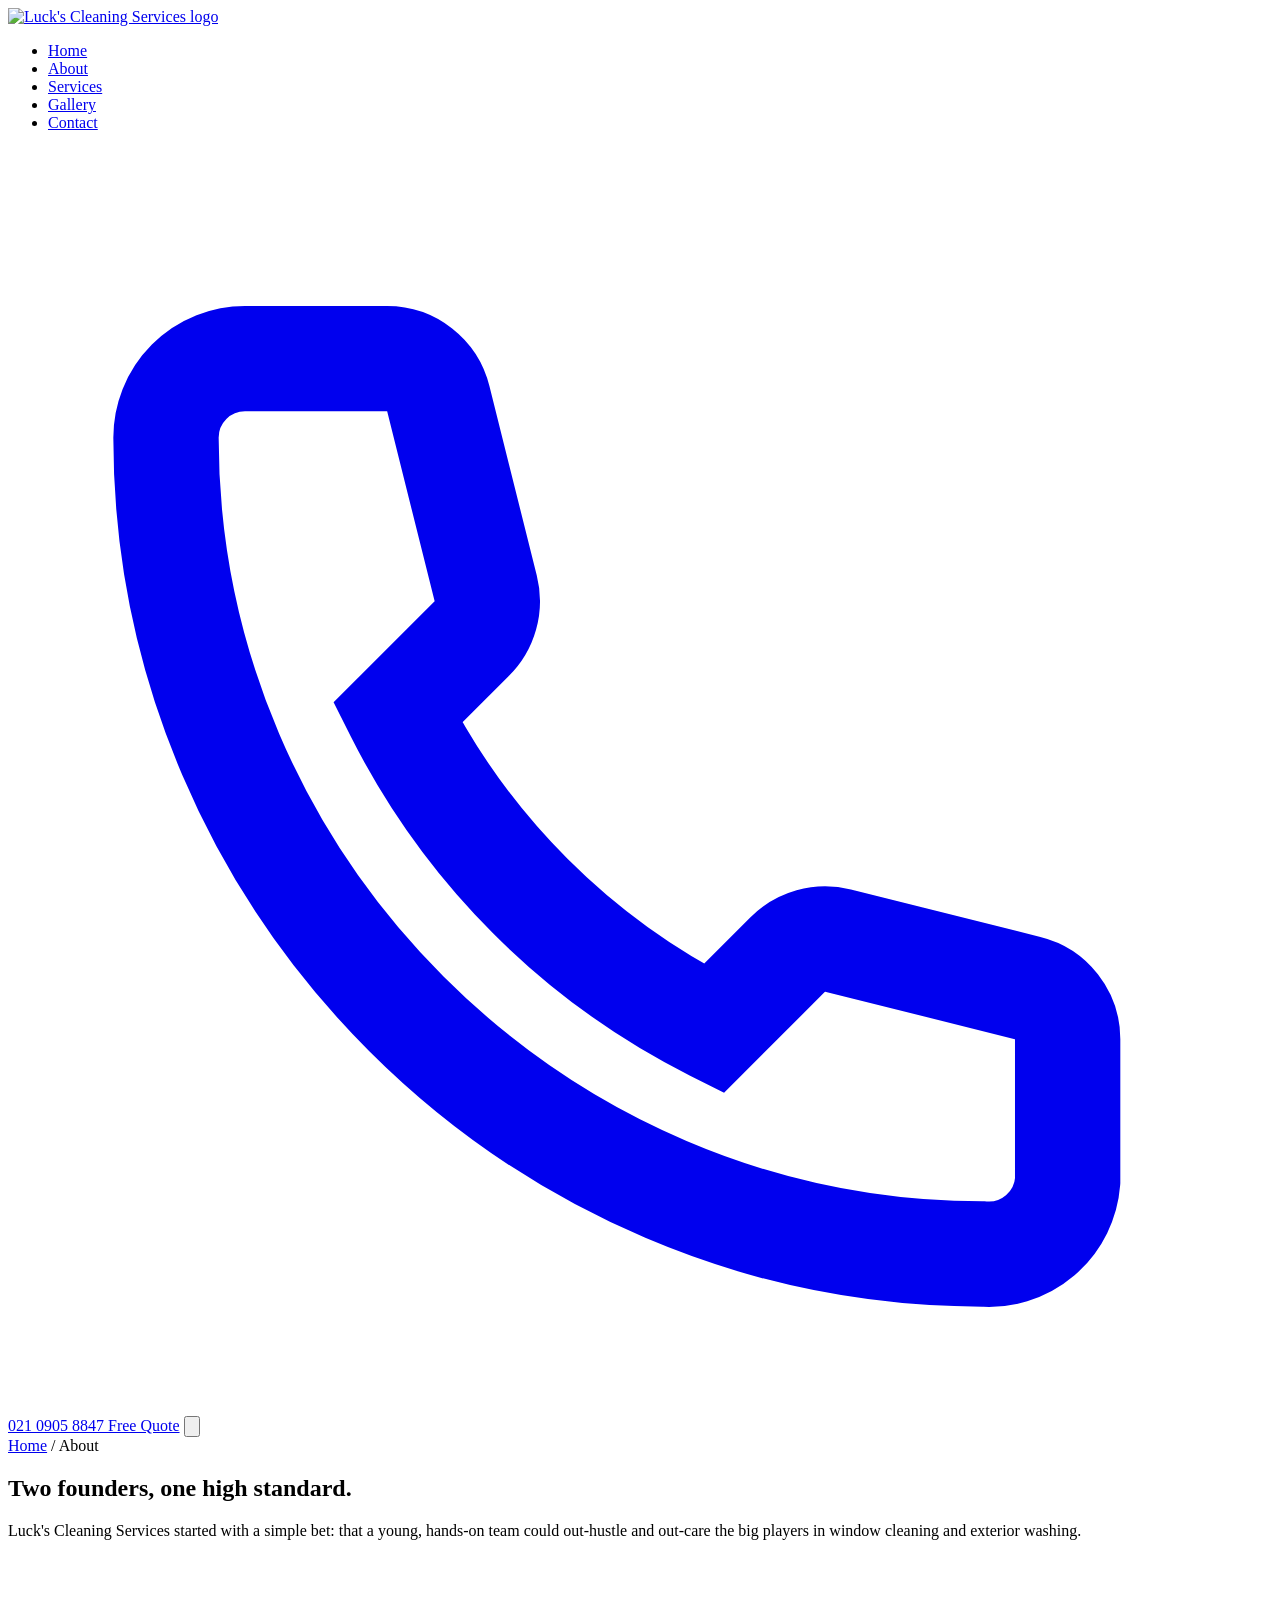
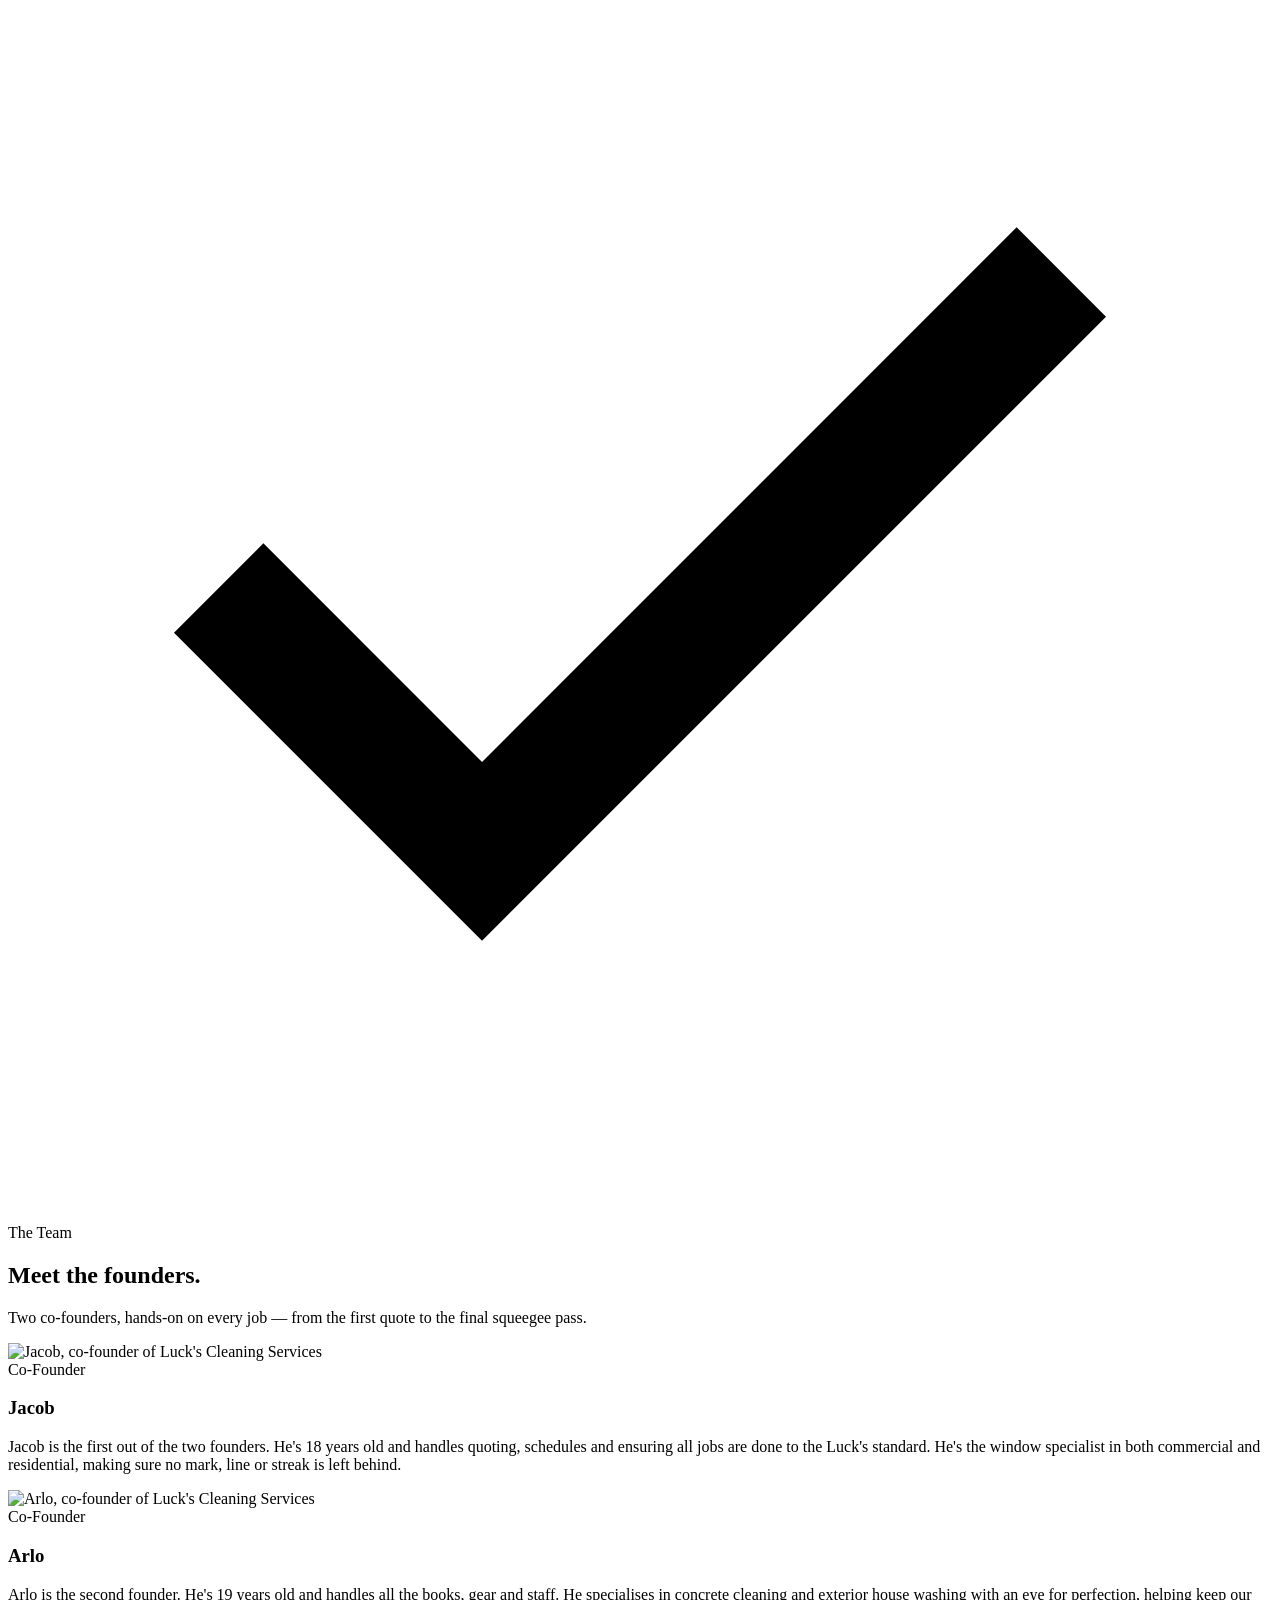
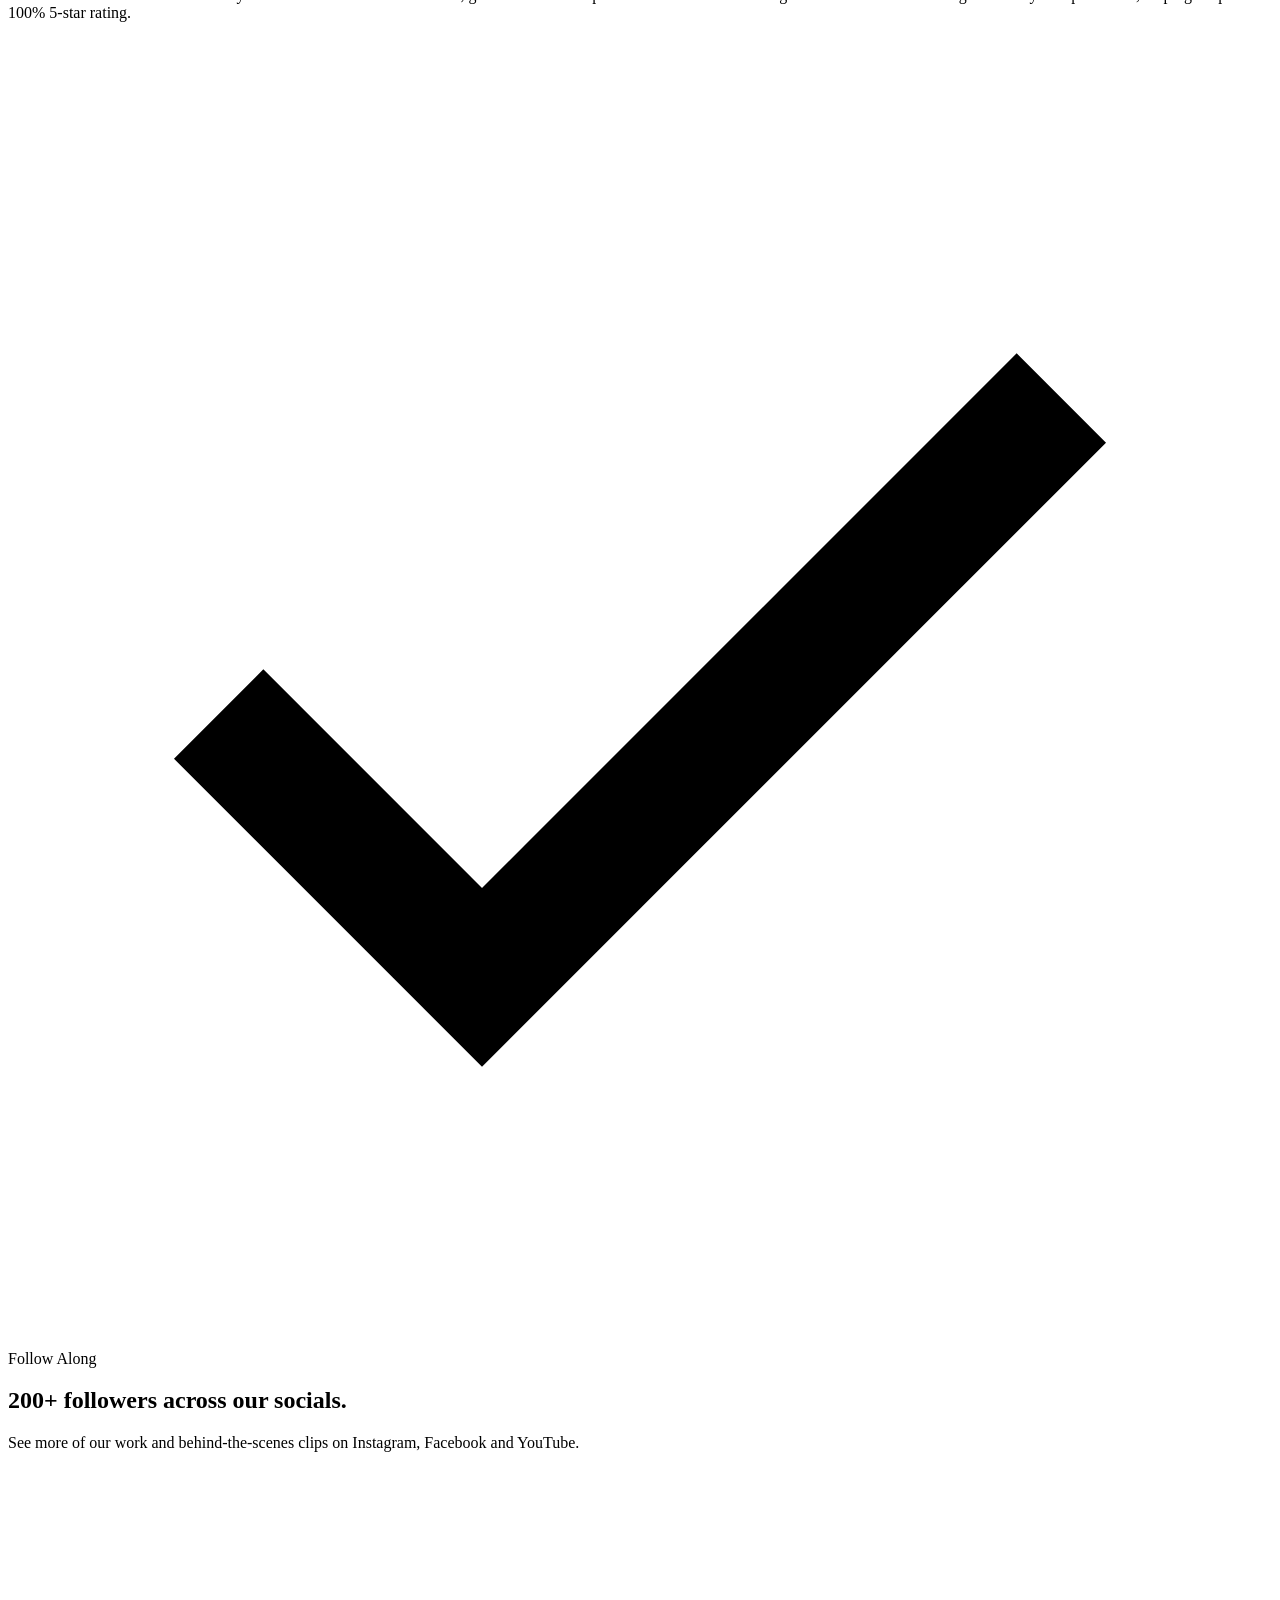
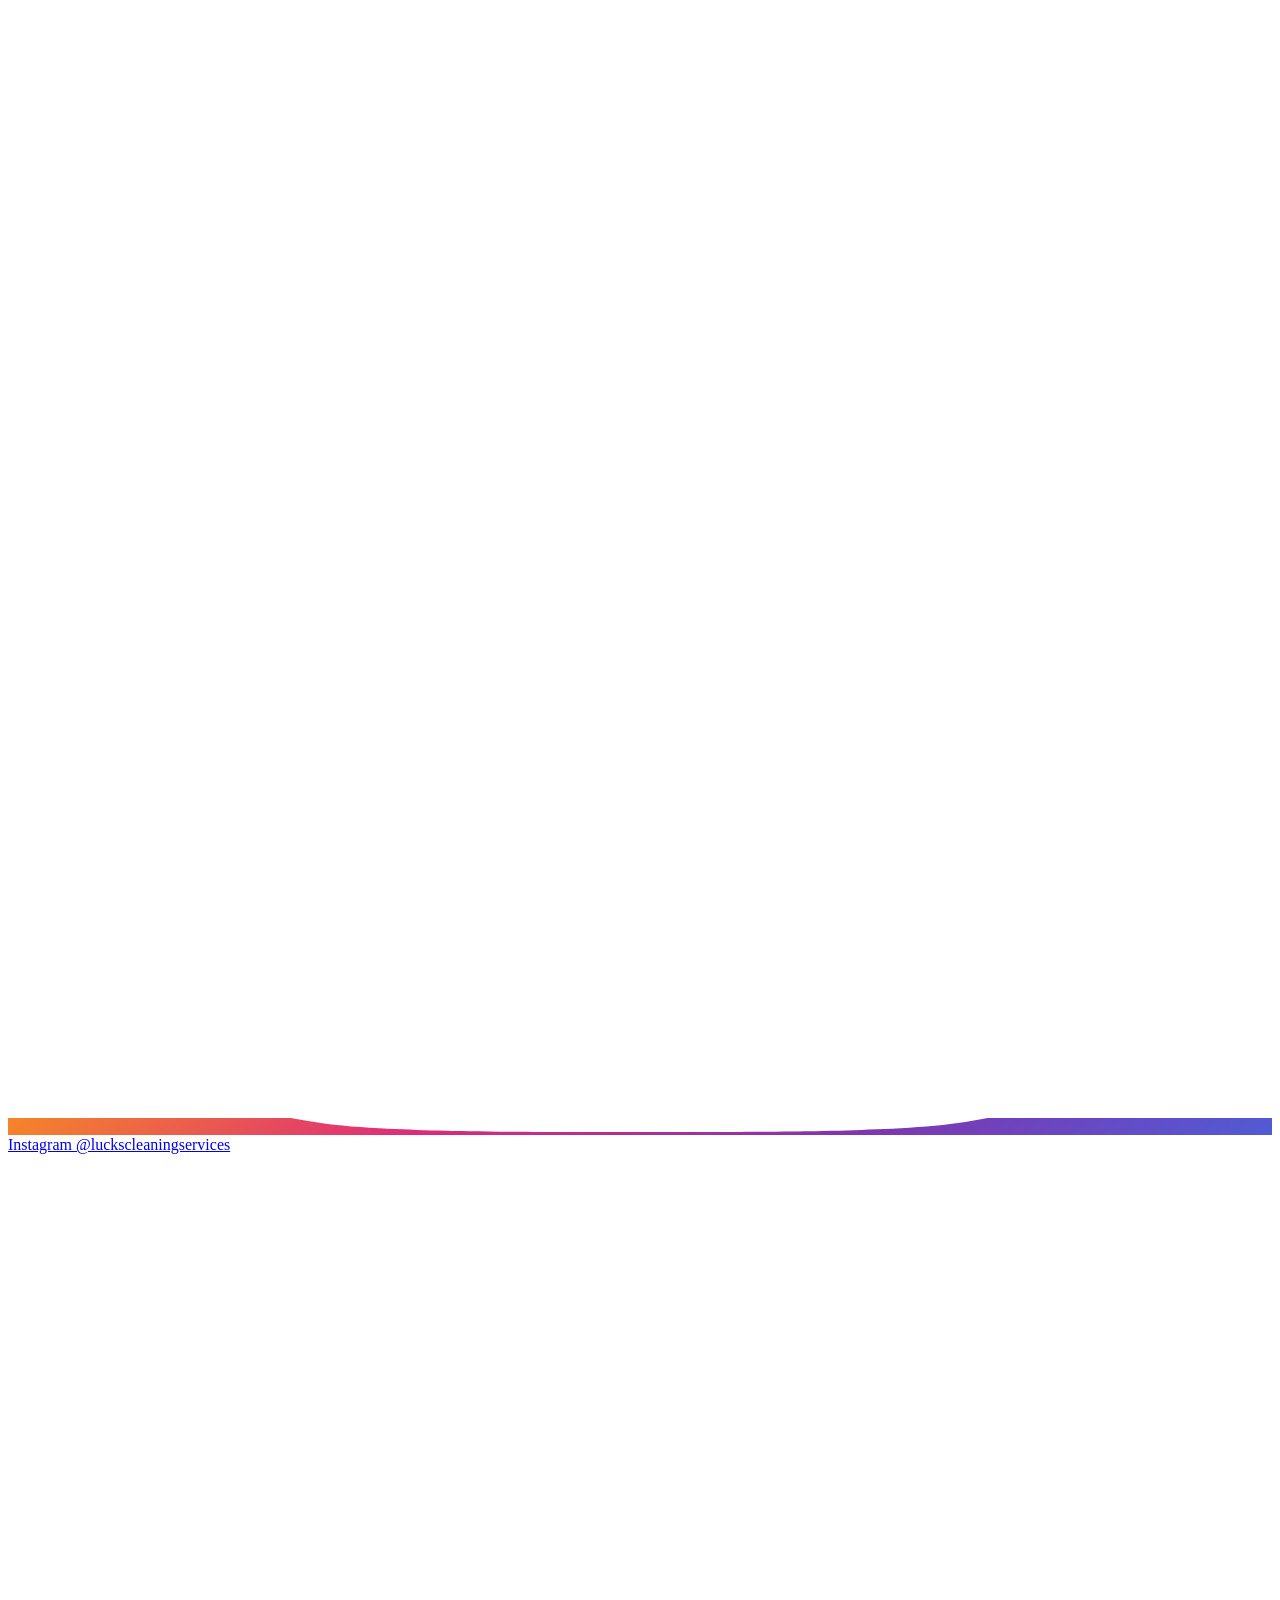
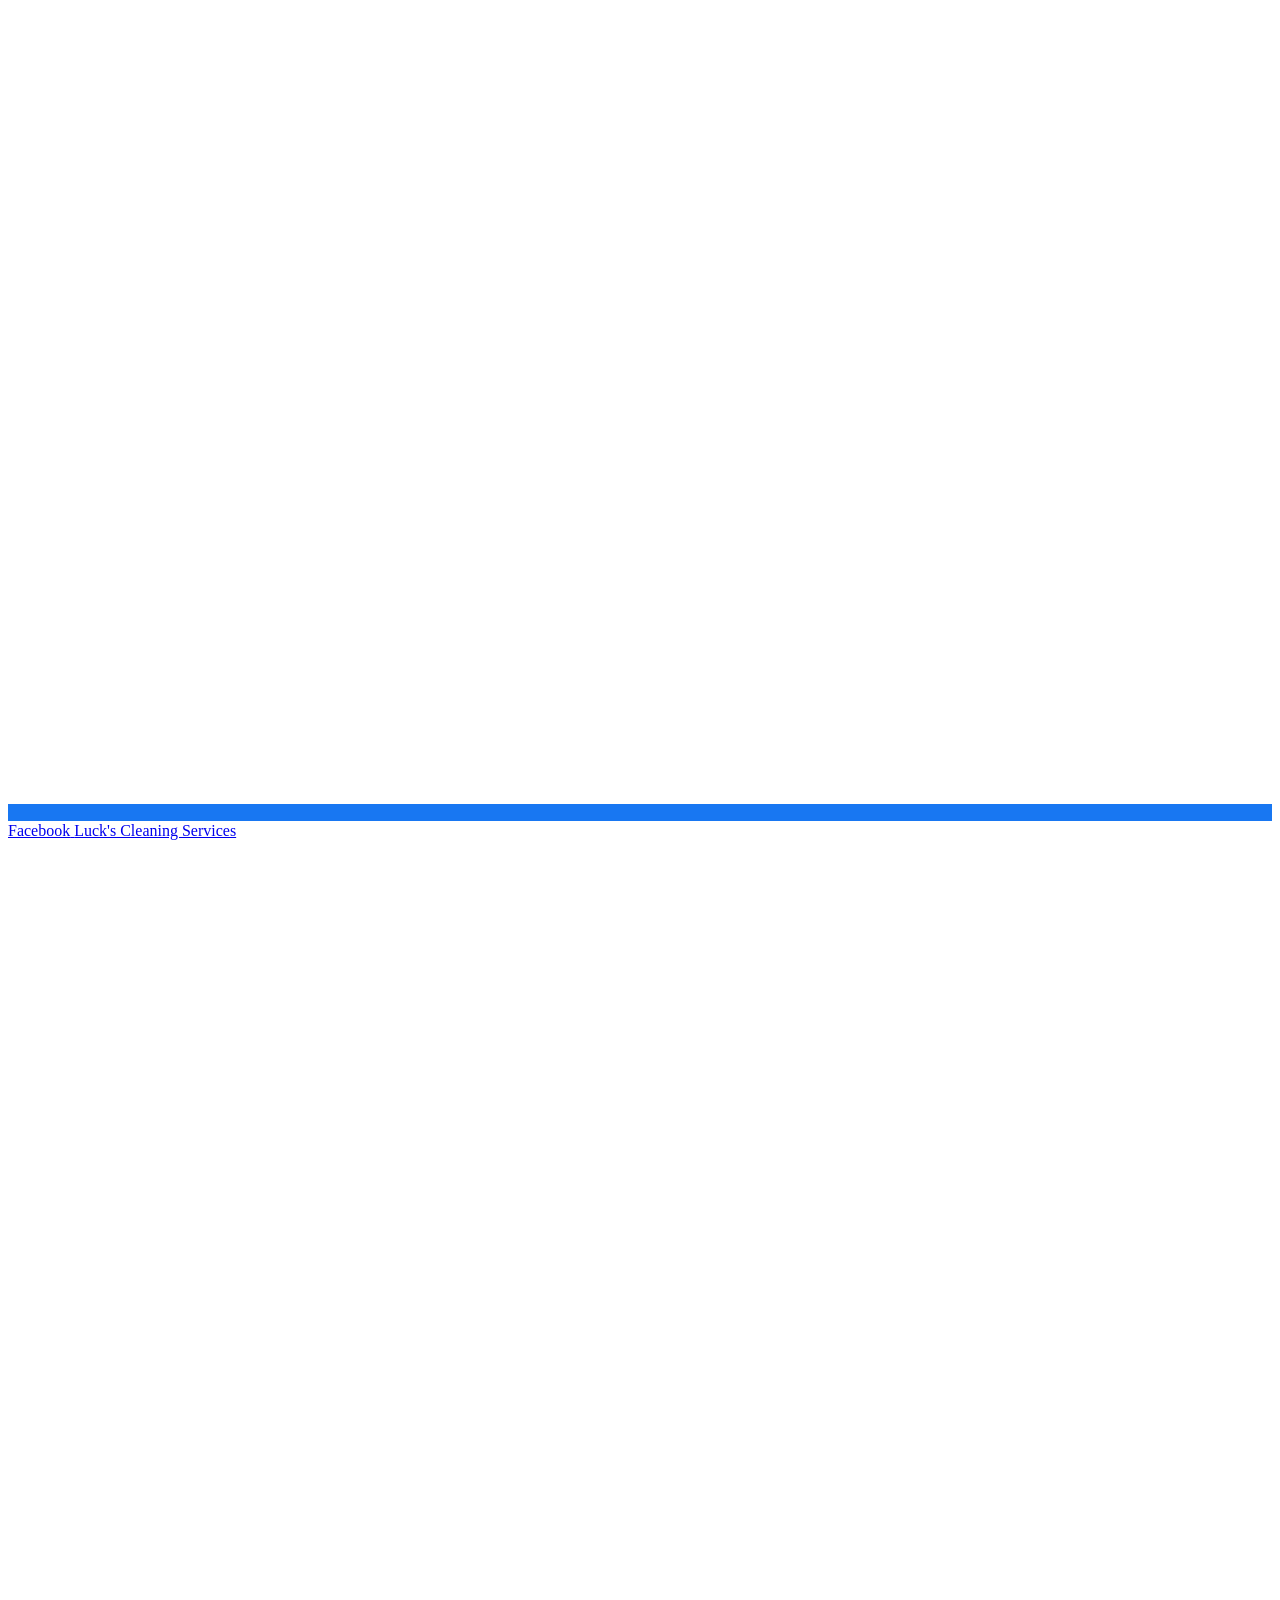
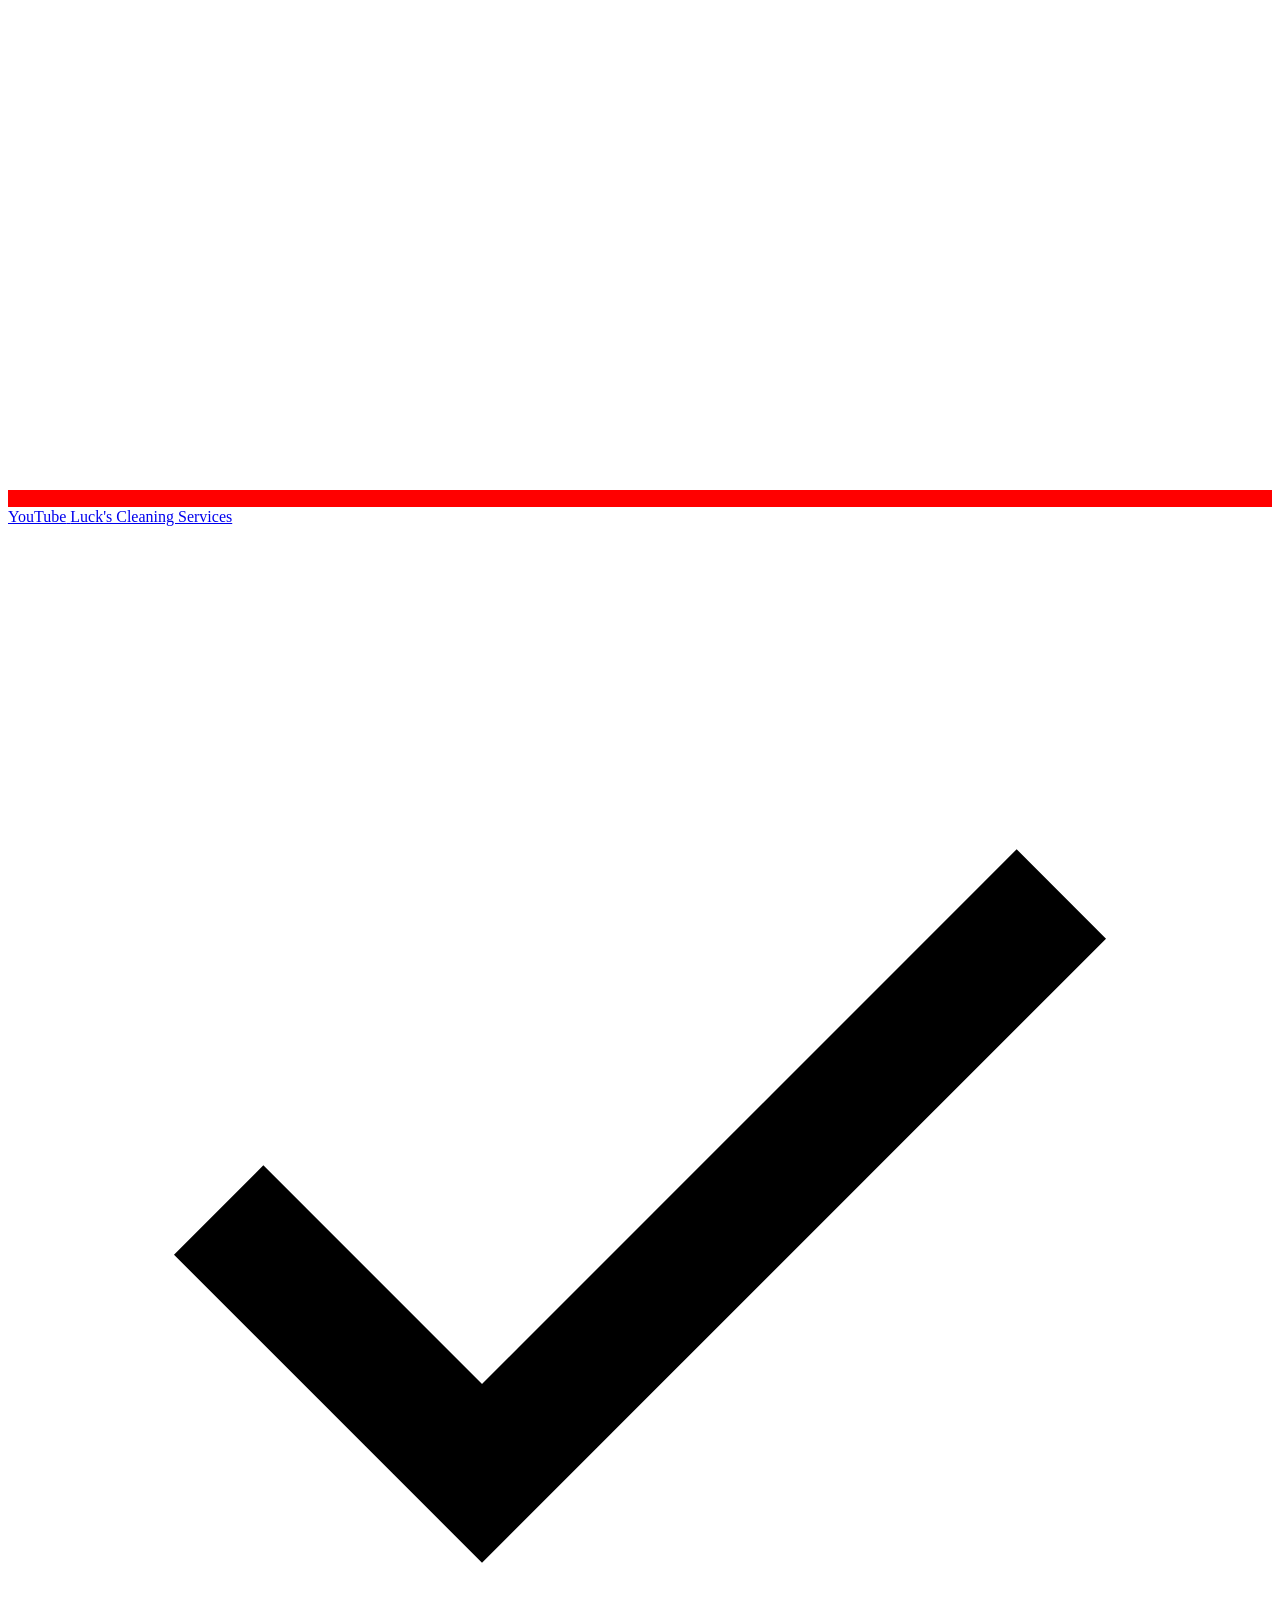
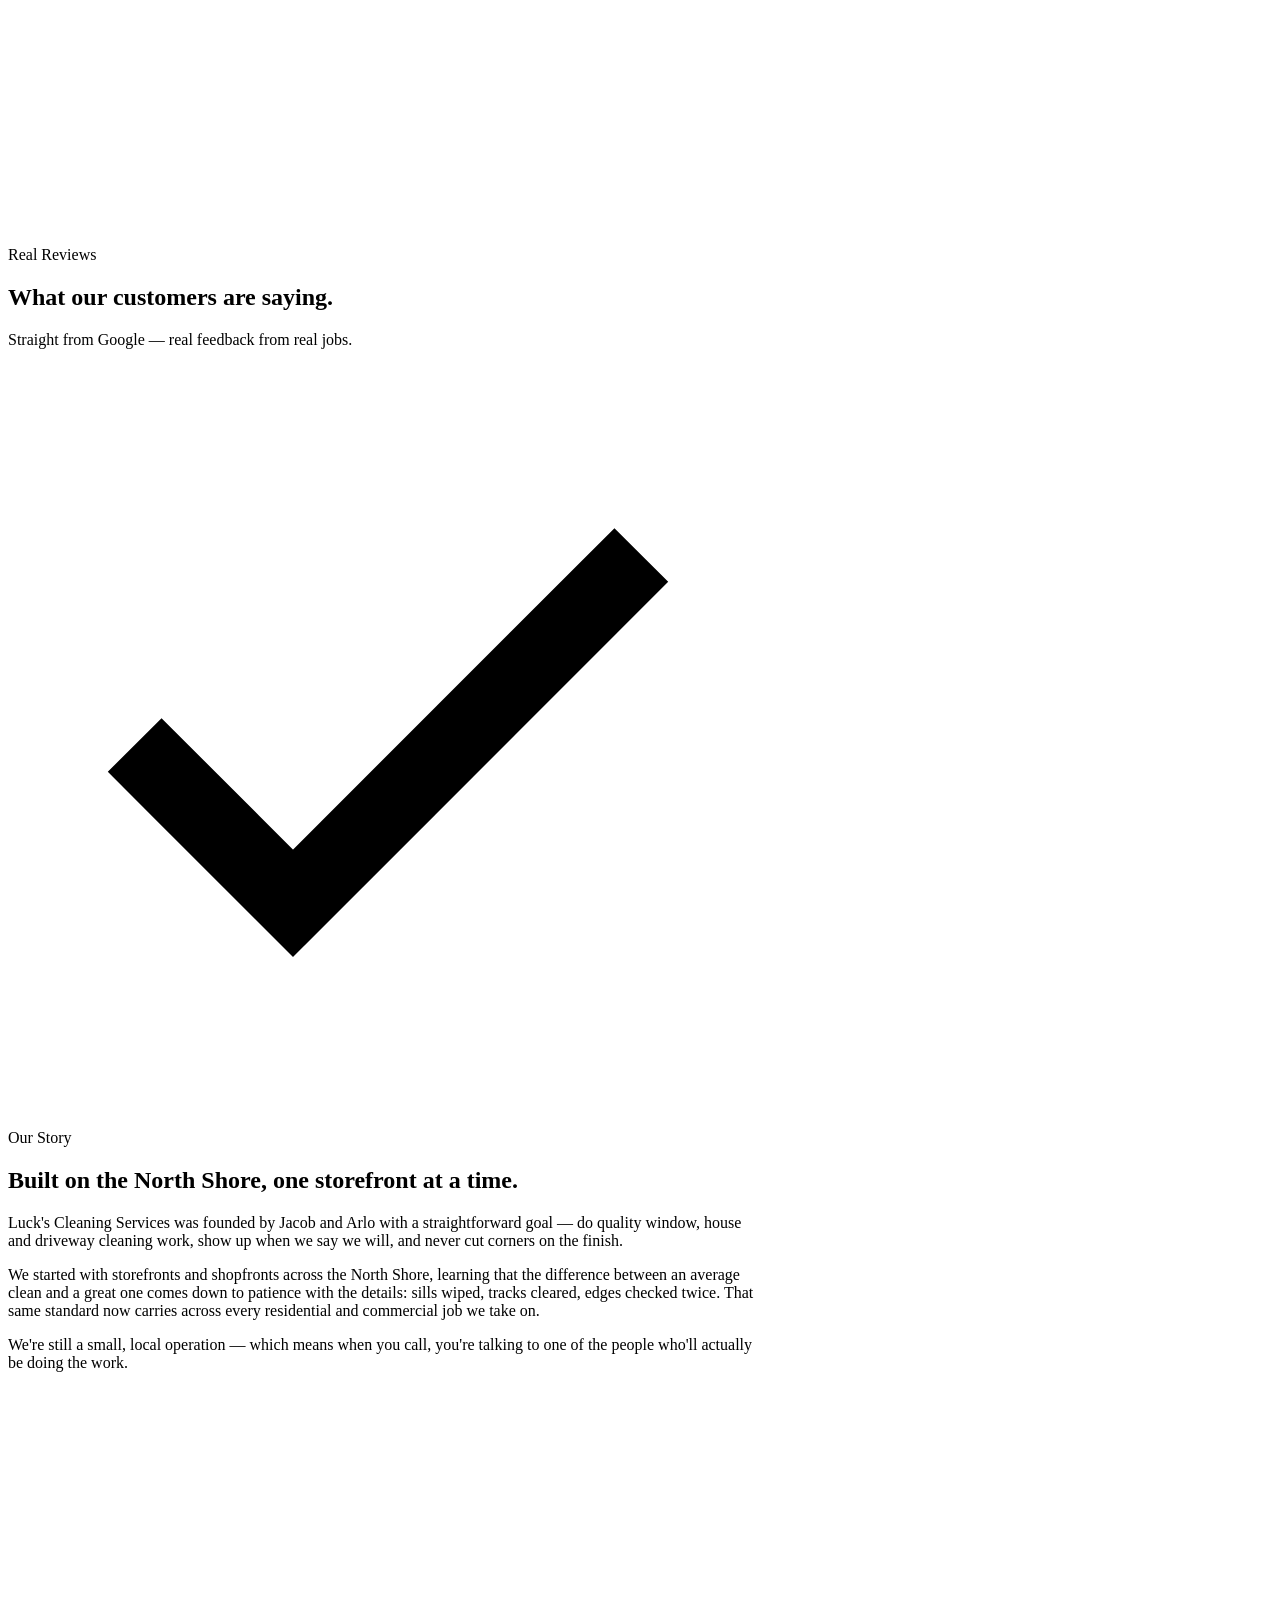
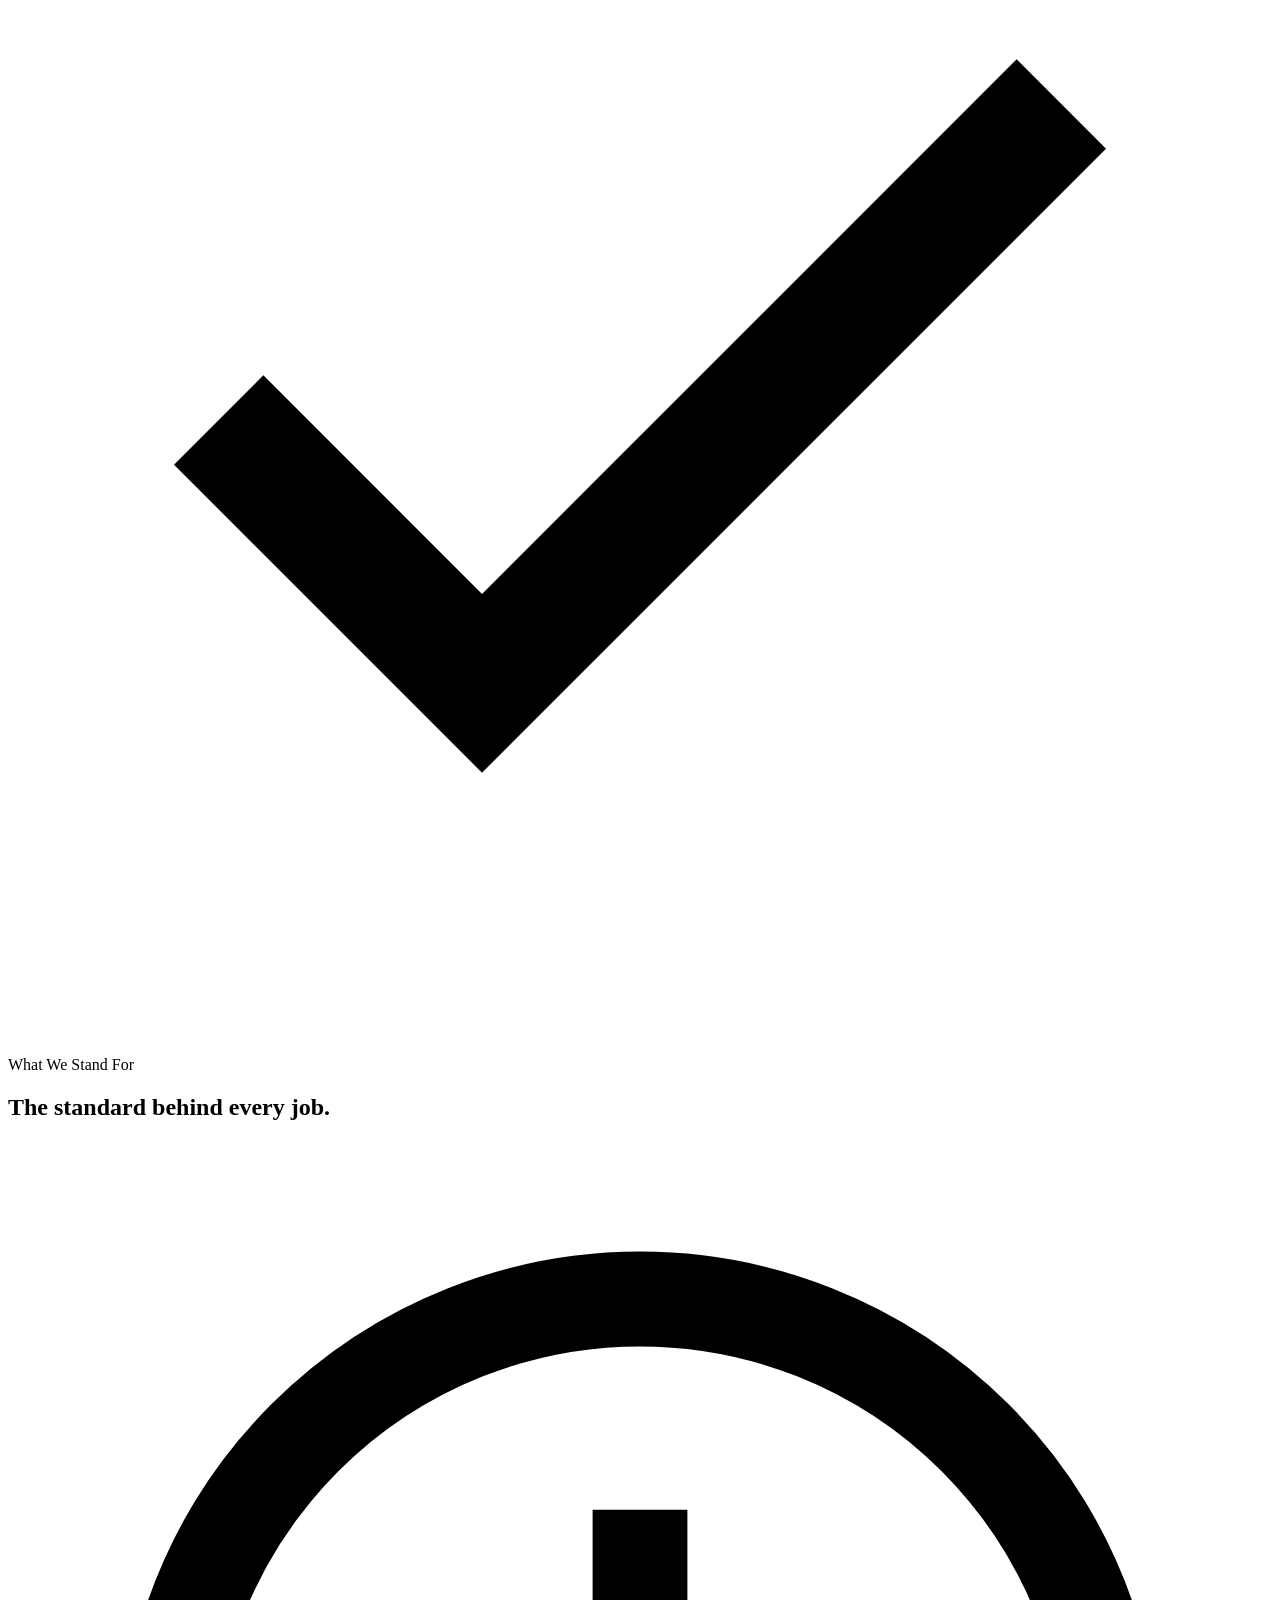
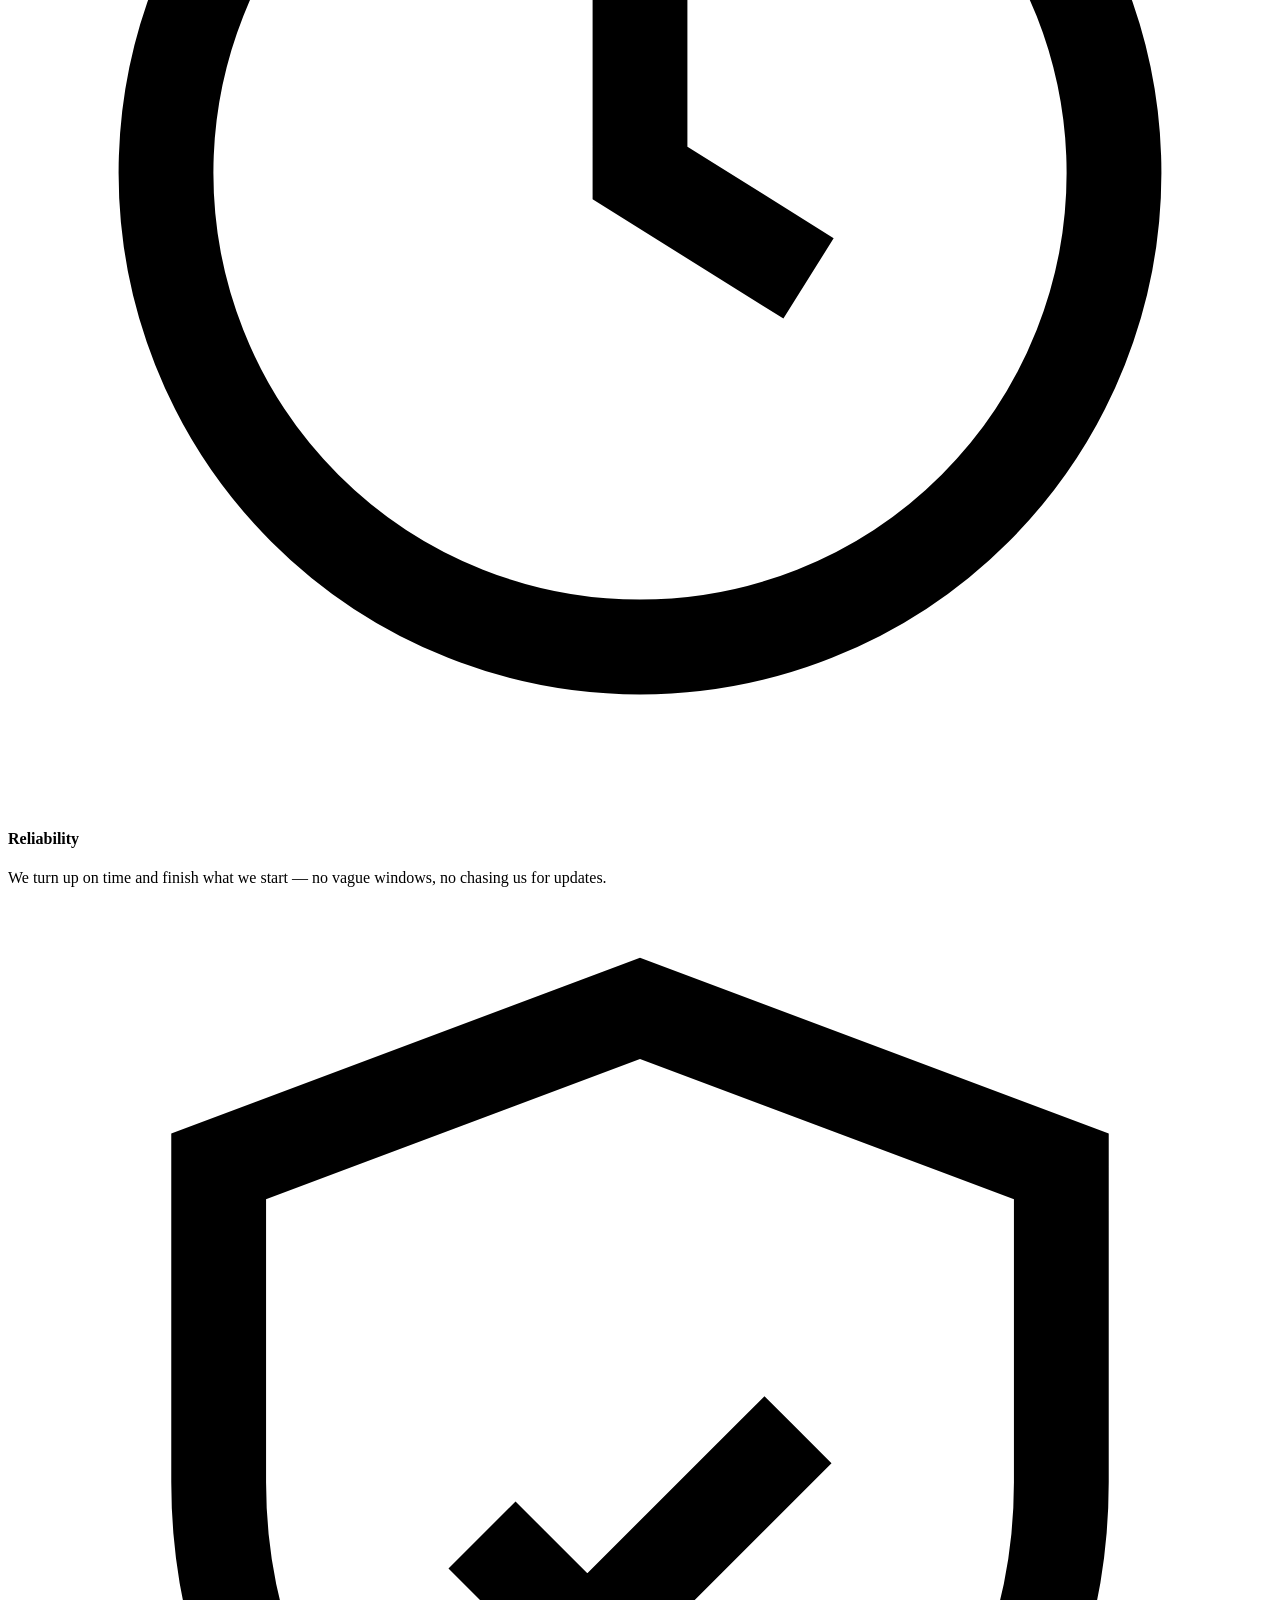
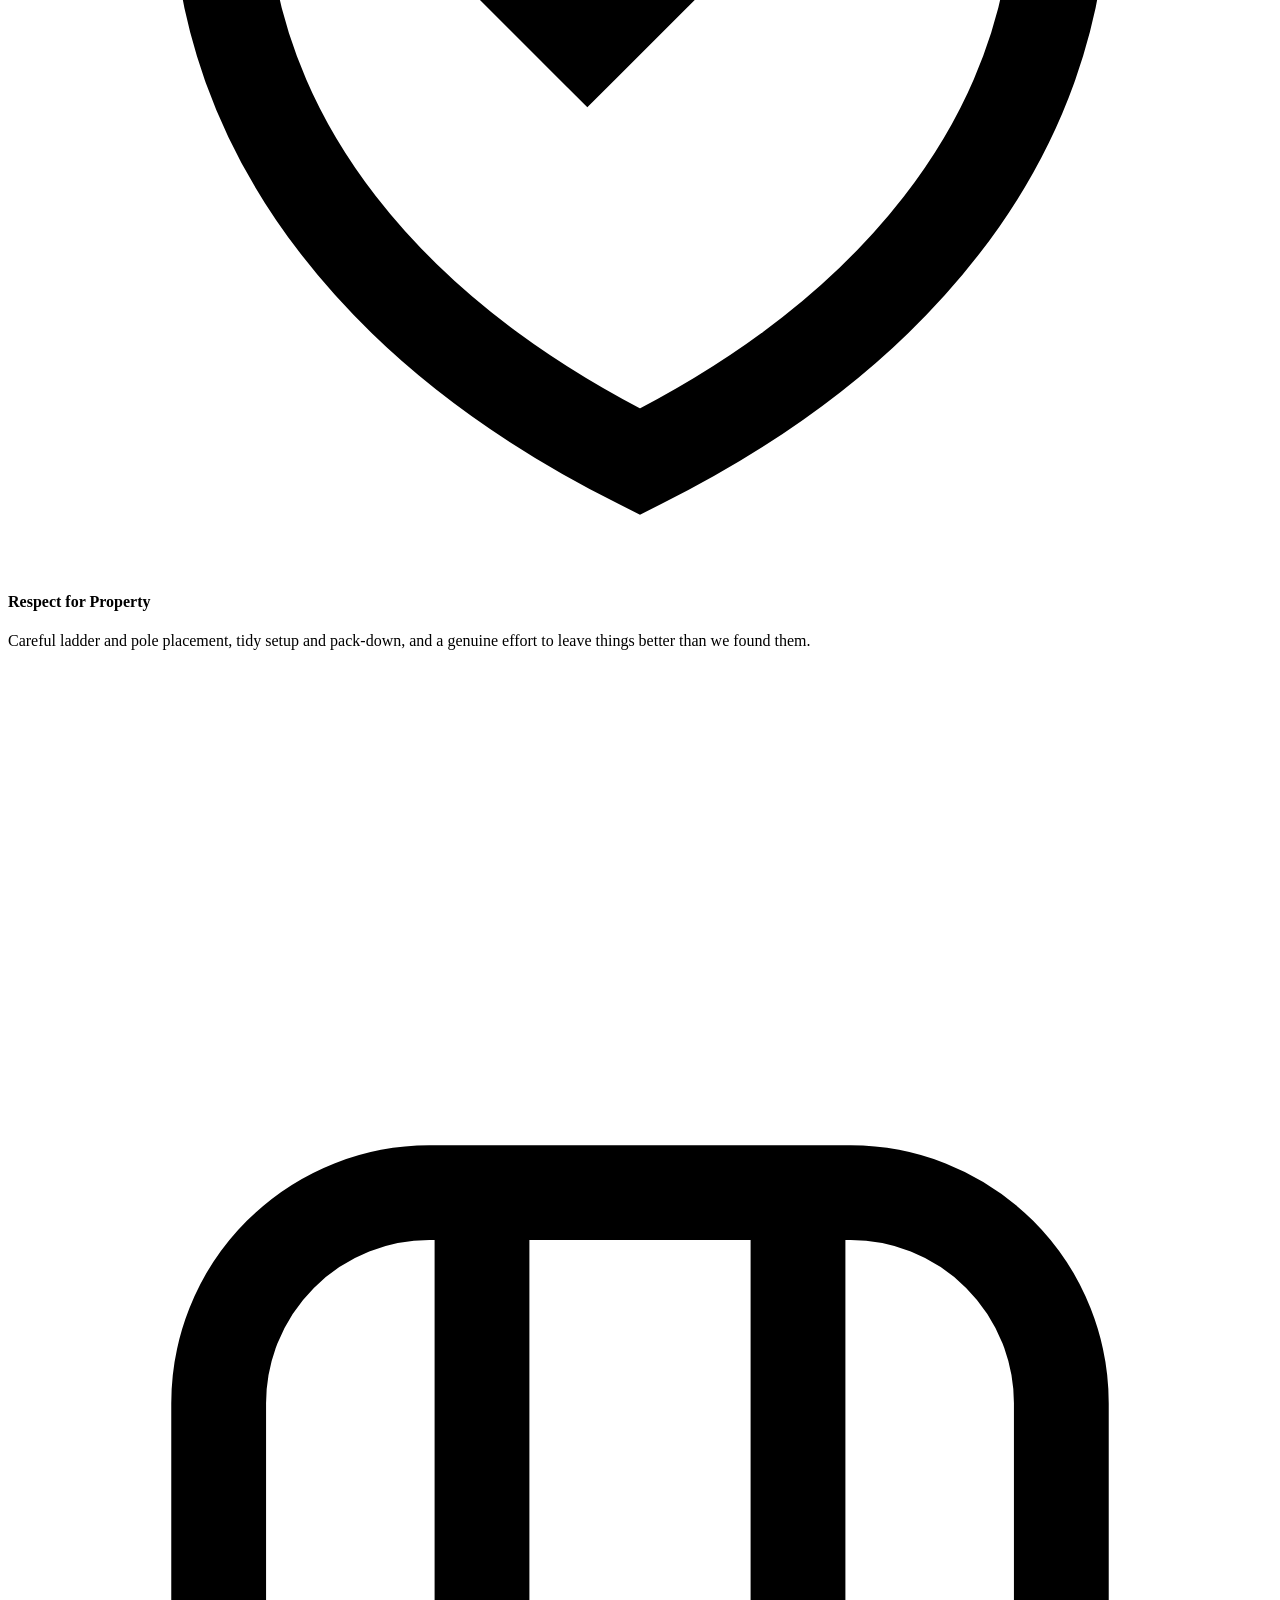
==== about.html @ 0443e848 "Add files via upload" ====
<!DOCTYPE html>
<html lang="en">
<head>
<meta charset="UTF-8">
<meta name="viewport" content="width=device-width, initial-scale=1.0">
<title>About Us | Luck's Cleaning Services</title>
<meta name="description" content="Meet Jacob and Arlo, the founders of Luck's Cleaning Services — bringing careful, reliable window, house and driveway cleaning to Auckland's North Shore.">
<link rel="canonical" href="https://www.luckscleaningservices.com/about.html">
<meta property="og:url" content="https://www.luckscleaningservices.com/about.html">
<meta property="og:site_name" content="Luck's Cleaning Services">
<link rel="preconnect" href="https://fonts.googleapis.com">
<link rel="preconnect" href="https://fonts.gstatic.com" crossorigin>
<link href="https://fonts.googleapis.com/css2?family=Inter:wght@400;500;600;700;800&family=Sora:wght@600;700;800&family=Pacifico&display=swap" rel="stylesheet">
<link rel="stylesheet" href="css/styles.css">
</head>
<body class="page-inner">

<header class="site-header is-solid">
  <div class="container">
    <a href="index.html" class="logo">
      <img src="images/logo.png" alt="Luck's Cleaning Services logo">
    </a>
    <nav class="main-nav" id="main-nav">
      <ul>
        <li><a href="index.html">Home</a></li>
        <li><a href="about.html" class="active">About</a></li>
        <li><a href="services.html">Services</a></li>
        <li><a href="gallery.html">Gallery</a></li>
        <li><a href="contact.html">Contact</a></li>
      </ul>
    </nav>
    <div class="header-right">
      <a class="header-tel" href="tel:+642109058847">
        <svg viewBox="0 0 24 24" fill="none" stroke="currentColor" stroke-width="2"><path d="M3 5.5A1.5 1.5 0 0 1 4.5 4h2.7a1 1 0 0 1 .97.76l.9 3.6a1 1 0 0 1-.27.96l-1.4 1.4a13.5 13.5 0 0 0 6 6l1.4-1.4a1 1 0 0 1 .96-.27l3.6.9a1 1 0 0 1 .76.97v2.7A1.5 1.5 0 0 1 18.5 21C10 21 3 14 3 5.5Z"/></svg>
        <span class="tel-text">021 0905 8847</span>
      </a>
      <a href="contact.html" class="btn btn-primary">Free Quote</a>
      <button class="nav-toggle" id="nav-toggle" aria-label="Toggle menu" aria-expanded="false">
        <svg viewBox="0 0 24 24" fill="none" stroke="currentColor" stroke-width="2" stroke-linecap="round"><path d="M4 6h16M4 12h16M4 18h16"/></svg>
      </button>
    </div>
  </div>
</header>
<div class="nav-scrim" id="nav-scrim"></div>

<main id="main">

  <section class="page-hero">
    <div class="container">
      <div class="crumb"><a href="index.html">Home</a> / About</div>
      <h1>Two founders, one high standard.</h1>
      <p>Luck's Cleaning Services started with a simple bet: that a young, hands-on team could out-hustle and out-care the big players in window cleaning and exterior washing.</p>
    </div>
  </section>

  <!-- TEAM -->
  <section>
    <div class="container">
      <div class="section-head center reveal">
        <div class="eyebrow" style="justify-content:center;">
          <svg viewBox="0 0 24 24" fill="none" stroke="currentColor" stroke-width="2.4"><path d="M20 6L9 17l-5-5"/></svg>
          The Team
        </div>
        <h2>Meet the founders.</h2>
        <p>Two co-founders, hands-on on every job — from the first quote to the final squeegee pass.</p>
      </div>
      <div class="team-grid">
        <div class="team-card reveal">
          <div class="photo"><img src="images/team-jacob.jpg" alt="Jacob, co-founder of Luck's Cleaning Services" loading="lazy"></div>
          <div class="info">
            <span class="role">Co-Founder</span>
            <h3>Jacob</h3>
            <p>Jacob is the first out of the two founders. He's 18 years old and handles quoting, schedules and ensuring all jobs are done to the Luck's standard. He's the window specialist in both commercial and residential, making sure no mark, line or streak is left behind.</p>
          </div>
        </div>
        <div class="team-card reveal reveal-1">
          <div class="photo"><img src="images/team-arlo.jpg" alt="Arlo, co-founder of Luck's Cleaning Services" loading="lazy"></div>
          <div class="info">
            <span class="role">Co-Founder</span>
            <h3>Arlo</h3>
            <p>Arlo is the second founder. He's 19 years old and handles all the books, gear and staff. He specialises in concrete cleaning and exterior house washing with an eye for perfection, helping keep our 100% 5-star rating.</p>
          </div>
        </div>
      </div>
    </div>
  </section>

  <!-- SOCIAL -->
  <section class="section-offwhite" style="padding-top:44px; padding-bottom:52px;">
    <div class="container">
      <div class="section-head center reveal">
        <div class="eyebrow" style="justify-content:center;">
          <svg viewBox="0 0 24 24" fill="none" stroke="currentColor" stroke-width="2.4"><path d="M20 6L9 17l-5-5"/></svg>
          Follow Along
        </div>
        <h2>200+ followers across our socials.</h2>
        <p>See more of our work and behind-the-scenes clips on Instagram, Facebook and YouTube.</p>
      </div>
      <div class="social-row reveal">
        <a href="https://www.instagram.com/luckscleaningservices/" target="_blank" rel="noopener noreferrer" class="social-card">
          <span class="social-ic" style="background:linear-gradient(135deg,#f58529,#dd2a7b,#8134af,#515bd4);">
            <svg viewBox="0 0 24 24" fill="#fff"><path d="M12 0C8.74 0 8.333.015 7.053.072 5.775.132 4.905.333 4.14.63c-.789.306-1.459.717-2.126 1.384S.935 3.35.63 4.14C.333 4.905.131 5.775.072 7.053.012 8.333 0 8.74 0 12s.015 3.667.072 4.947c.06 1.277.261 2.148.558 2.913.306.788.717 1.459 1.384 2.126.667.666 1.336 1.079 2.126 1.384.766.296 1.636.499 2.913.558C8.333 23.988 8.74 24 12 24s3.667-.015 4.947-.072c1.277-.06 2.148-.262 2.913-.558.788-.306 1.459-.718 2.126-1.384.666-.667 1.079-1.335 1.384-2.126.296-.765.499-1.636.558-2.913.06-1.28.072-1.687.072-4.947s-.015-3.667-.072-4.947c-.06-1.277-.262-2.149-.558-2.913-.306-.789-.718-1.459-1.384-2.126C21.319 1.347 20.651.935 19.86.63c-.765-.297-1.636-.499-2.913-.558C15.667.012 15.26 0 12 0zm0 2.16c3.203 0 3.585.016 4.85.071 1.17.055 1.805.249 2.227.415.562.217.96.477 1.382.896.419.42.679.819.896 1.381.164.422.36 1.057.413 2.227.057 1.266.07 1.646.07 4.85s-.015 3.585-.074 4.85c-.061 1.17-.256 1.805-.421 2.227-.224.562-.479.96-.899 1.382-.419.419-.824.679-1.38.896-.42.164-1.065.36-2.235.413-1.274.057-1.649.07-4.859.07-3.211 0-3.586-.015-4.859-.074-1.171-.061-1.816-.256-2.236-.421-.569-.224-.96-.479-1.379-.899-.421-.419-.69-.824-.9-1.38-.165-.42-.359-1.065-.42-2.235-.045-1.26-.061-1.649-.061-4.844 0-3.196.016-3.586.061-4.861.061-1.17.255-1.814.42-2.234.21-.57.479-.96.9-1.381.419-.419.81-.689 1.379-.898.42-.166 1.051-.361 2.221-.421 1.275-.045 1.65-.06 4.859-.06l.045.03zm0 3.678c-3.405 0-6.162 2.76-6.162 6.162 0 3.405 2.76 6.162 6.162 6.162 3.405 0 6.162-2.76 6.162-6.162 0-3.405-2.76-6.162-6.162-6.162zM12 16c-2.21 0-4-1.79-4-4s1.79-4 4-4 4 1.79 4 4-1.79 4-4 4zm7.846-10.405c0 .795-.646 1.44-1.44 1.44-.795 0-1.44-.645-1.44-1.44 0-.794.646-1.439 1.44-1.439.793-.001 1.44.645 1.44 1.439z"/></svg>
          </span>
          <span class="social-label">
            <span class="social-platform">Instagram</span>
            <span class="social-sub">@luckscleaningservices</span>
          </span>
        </a>
        <a href="https://www.facebook.com/luckscleaningservices" target="_blank" rel="noopener noreferrer" class="social-card">
          <span class="social-ic" style="background:#1877F2;">
            <svg viewBox="0 0 24 24" fill="#fff"><path d="M22 12a10 10 0 1 0-11.56 9.88v-6.99H7.9V12h2.54V9.8c0-2.5 1.49-3.89 3.77-3.89 1.09 0 2.24.2 2.24.2v2.46h-1.26c-1.24 0-1.63.77-1.63 1.56V12h2.78l-.44 2.89h-2.34v6.99A10 10 0 0 0 22 12Z"/></svg>
          </span>
          <span class="social-label">
            <span class="social-platform">Facebook</span>
            <span class="social-sub">Luck's Cleaning Services</span>
          </span>
        </a>
        <a href="https://www.youtube.com/@luckscleaningservices" target="_blank" rel="noopener noreferrer" class="social-card">
          <span class="social-ic" style="background:#FF0000;">
            <svg viewBox="0 0 24 24" fill="#fff"><path d="M23.5 6.2a3.02 3.02 0 0 0-2.12-2.14C19.5 3.5 12 3.5 12 3.5s-7.5 0-9.38.56A3.02 3.02 0 0 0 .5 6.2 31.6 31.6 0 0 0 0 12a31.6 31.6 0 0 0 .5 5.8 3.02 3.02 0 0 0 2.12 2.14C4.5 20.5 12 20.5 12 20.5s7.5 0 9.38-.56a3.02 3.02 0 0 0 2.12-2.14A31.6 31.6 0 0 0 24 12a31.6 31.6 0 0 0-.5-5.8ZM9.6 15.6V8.4L15.8 12l-6.2 3.6Z"/></svg>
          </span>
          <span class="social-label">
            <span class="social-platform">YouTube</span>
            <span class="social-sub">Luck's Cleaning Services</span>
          </span>
        </a>
      </div>
    </div>
  </section>

  <!-- REVIEWS -->
  <section>
    <div class="container">
      <div class="section-head center reveal">
        <div class="eyebrow" style="justify-content:center;">
          <svg viewBox="0 0 24 24" fill="none" stroke="currentColor" stroke-width="2.4"><path d="M20 6L9 17l-5-5"/></svg>
          Real Reviews
        </div>
        <h2>What our customers are saying.</h2>
        <p>Straight from Google — real feedback from real jobs.</p>
      </div>
      <div class="reveal">
        <script defer async src='https://cdn.trustindex.io/loader.js?630e5ec78601304e9d16af0f649'></script>
        <div src='https://cdn.trustindex.io/loader.js?630e5ec78601304e9d16af0f649'></div>
      </div>
    </div>
  </section>

  <!-- STORY -->
  <section>
    <div class="container">
      <div class="reveal" style="max-width:760px;">
        <div class="eyebrow">
          <svg viewBox="0 0 24 24" fill="none" stroke="currentColor" stroke-width="2.4"><path d="M20 6L9 17l-5-5"/></svg>
          Our Story
        </div>
        <h2>Built on the North Shore, one storefront at a time.</h2>
        <p>Luck's Cleaning Services was founded by Jacob and Arlo with a straightforward goal — do quality window, house and driveway cleaning work, show up when we say we will, and never cut corners on the finish.</p>
        <p>We started with storefronts and shopfronts across the North Shore, learning that the difference between an average clean and a great one comes down to patience with the details: sills wiped, tracks cleared, edges checked twice. That same standard now carries across every residential and commercial job we take on.</p>
        <p>We're still a small, local operation — which means when you call, you're talking to one of the people who'll actually be doing the work.</p>
      </div>
    </div>
  </section>

  <!-- VALUES -->
  <section class="section-offwhite">
    <div class="container">
      <div class="section-head center reveal">
        <div class="eyebrow" style="justify-content:center;">
          <svg viewBox="0 0 24 24" fill="none" stroke="currentColor" stroke-width="2.4"><path d="M20 6L9 17l-5-5"/></svg>
          What We Stand For
        </div>
        <h2>The standard behind every job.</h2>
      </div>
      <div class="mini-grid">
        <div class="mini-card reveal">
          <div class="ic"><svg viewBox="0 0 24 24" fill="none" stroke="currentColor" stroke-width="1.8"><circle cx="12" cy="12" r="9"/><path d="M12 7v5l3.2 2"/></svg></div>
          <h4>Reliability</h4>
          <p>We turn up on time and finish what we start — no vague windows, no chasing us for updates.</p>
        </div>
        <div class="mini-card reveal reveal-1">
          <div class="ic"><svg viewBox="0 0 24 24" fill="none" stroke="currentColor" stroke-width="1.8"><path d="M12 2 4 5v6c0 5 3.4 8.7 8 11 4.6-2.3 8-6 8-11V5l-8-3Z"/><path d="m9 12 2 2 4-4"/></svg></div>
          <h4>Respect for Property</h4>
          <p>Careful ladder and pole placement, tidy setup and pack-down, and a genuine effort to leave things better than we found them.</p>
        </div>
        <div class="mini-card reveal reveal-2">
          <div class="ic"><svg viewBox="0 0 24 24" fill="none" stroke="currentColor" stroke-width="1.8"><path d="M4 21v-7a4 4 0 0 1 4-4h8a4 4 0 0 1 4 4v7"/><path d="M9 21V10M15 21V10"/></svg></div>
          <h4>Attention to Detail</h4>
          <p>Streak-free glass, cleared tracks and sills, edges checked — the finishing touches most cleaners skip.</p>
        </div>
        <div class="mini-card reveal reveal-3">
          <div class="ic"><svg viewBox="0 0 24 24" fill="none" stroke="currentColor" stroke-width="1.8"><path d="M20 21c0-3.9-3.6-7-8-7s-8 3.1-8 7"/><circle cx="12" cy="7" r="4"/></svg></div>
          <h4>Straight Talk</h4>
          <p>Clear, fair quotes and honest communication — no surprise add-ons once the job's underway.</p>
        </div>
      </div>
    </div>
  </section>

  <!-- SERVICE AREA -->
  <section class="section-navy">
    <div class="container">
      <div class="cta-banner" style="background:transparent; padding:0; text-align:left;">
        <div class="split" style="align-items:center;">
          <div class="reveal">
            <div class="eyebrow" style="background:rgba(255,255,255,.08); color:#fff;">
              <svg viewBox="0 0 24 24" fill="none" stroke="currentColor" stroke-width="2.4"><path d="M12 21s-7-4.5-9.5-9.3C1 8 2.7 4.8 6 4.2c2-.4 3.8.5 6 2.6 2.2-2.1 4-3 6-2.6 3.3.6 5 3.8 3.5 7.5C19 16.5 12 21 12 21Z"/></svg>
              Where We Work
            </div>
            <h2>Proudly serving Auckland's North Shore.</h2>
            <p>From storefronts to homes, we cover the North Shore for window cleaning, house &amp; driveway washing, and more. Not sure if you're in range? Just ask — we're always expanding.</p>
            <a href="contact.html" class="btn btn-primary" style="margin-top:8px;">
              Check Your Area
              <svg viewBox="0 0 24 24" fill="none" stroke="currentColor" stroke-width="2.4" stroke-linecap="round" stroke-linejoin="round"><path d="M5 12h14M13 6l6 6-6 6"/></svg>
            </a>
          </div>
          <div class="reveal reveal-1">
            <img src="images/gallery-reach.jpg" alt="Luck's Cleaning Services technician cleaning storefront windows" loading="lazy" style="border-radius:14px; box-shadow: var(--shadow-lg); width:100%;">
          </div>
        </div>
      </div>
    </div>
  </section>

</main>

<footer class="site-footer">
  <div class="container">
    <div class="footer-grid">
      <div class="footer-col">
        <a href="index.html" class="logo footer-logo">
          <img src="images/logo.png" alt="Luck's Cleaning Services logo">
        </a>
        <p>Window cleaning, house &amp; driveway washing, deck &amp; fence restoration across Auckland's North Shore. Careful work, fair prices, no shortcuts.</p>
      </div>
      <div class="footer-col">
        <h4>Explore</h4>
        <ul>
          <li><a href="about.html">About Us</a></li>
          <li><a href="services.html">Services</a></li>
          <li><a href="gallery.html">Gallery</a></li>
          <li><a href="contact.html">Contact</a></li>
        </ul>
      </div>
      <div class="footer-col">
        <h4>Services</h4>
        <ul>
          <li><a href="services.html#windows">Window Cleaning</a></li>
          <li><a href="services.html#house-washing">House Washing</a></li>
          <li><a href="services.html#driveway">Driveway Cleaning</a></li>
          <li><a href="services.html">View All Services</a></li>
        </ul>
      </div>
      <div class="footer-col">
        <h4>Get In Touch</h4>
        <div class="contact-line">
          <svg viewBox="0 0 24 24" fill="none" stroke="currentColor" stroke-width="1.8"><path d="M4 4h16v16H4z" opacity="0"/><path d="M3 5.5A1.5 1.5 0 0 1 4.5 4h2.7a1 1 0 0 1 .97.76l.9 3.6a1 1 0 0 1-.27.96l-1.4 1.4a13.5 13.5 0 0 0 6 6l1.4-1.4a1 1 0 0 1 .96-.27l3.6.9a1 1 0 0 1 .76.97v2.7A1.5 1.5 0 0 1 18.5 21C10 21 3 14 3 5.5Z"/></svg>
          <a href="tel:+642109058847">021 0905 8847</a>
        </div>
        <div class="contact-line">
          <svg viewBox="0 0 24 24" fill="none" stroke="currentColor" stroke-width="1.8"><path d="M3 5.5A1.5 1.5 0 0 1 4.5 4h2.7a1 1 0 0 1 .97.76l.9 3.6a1 1 0 0 1-.27.96l-1.4 1.4a13.5 13.5 0 0 0 6 6l1.4-1.4a1 1 0 0 1 .96-.27l3.6.9a1 1 0 0 1 .76.97v2.7A1.5 1.5 0 0 1 18.5 21C10 21 3 14 3 5.5Z"/></svg>
          <a href="mailto:luckscleaningservicesltd@gmail.com">luckscleaningservicesltd@gmail.com</a>
        </div>
        <div class="contact-line">
          <svg viewBox="0 0 24 24" fill="none" stroke="currentColor" stroke-width="1.8"><path d="M12 21s-7-4.5-9.5-9.3C1 8 2.7 4.8 6 4.2c2-.4 3.8.5 6 2.6 2.2-2.1 4-3 6-2.6 3.3.6 5 3.8 3.5 7.5C19 16.5 12 21 12 21Z"/></svg>
          <span>Serving Auckland's North Shore</span>
        </div>
        <a href="contact.html" class="btn btn-primary" style="margin-top:6px;">Get a Free Quote</a>
      </div>
    </div>
    <div class="footer-bottom">
      <span>&copy; <span id="year"></span> Luck's Cleaning Services. All rights reserved.</span>
      <span>Built with care on the North Shore.</span>
    </div>
  </div>
</footer>

<button class="back-to-top" aria-label="Back to top">
  <svg viewBox="0 0 24 24" fill="none" stroke="currentColor" stroke-width="2.4" stroke-linecap="round" stroke-linejoin="round"><path d="M12 19V5M5 12l7-7 7 7"/></svg>
</button>

<script>document.getElementById('year').textContent = new Date().getFullYear();</script>
<script src="js/main.js"></script>
</body>
</html>
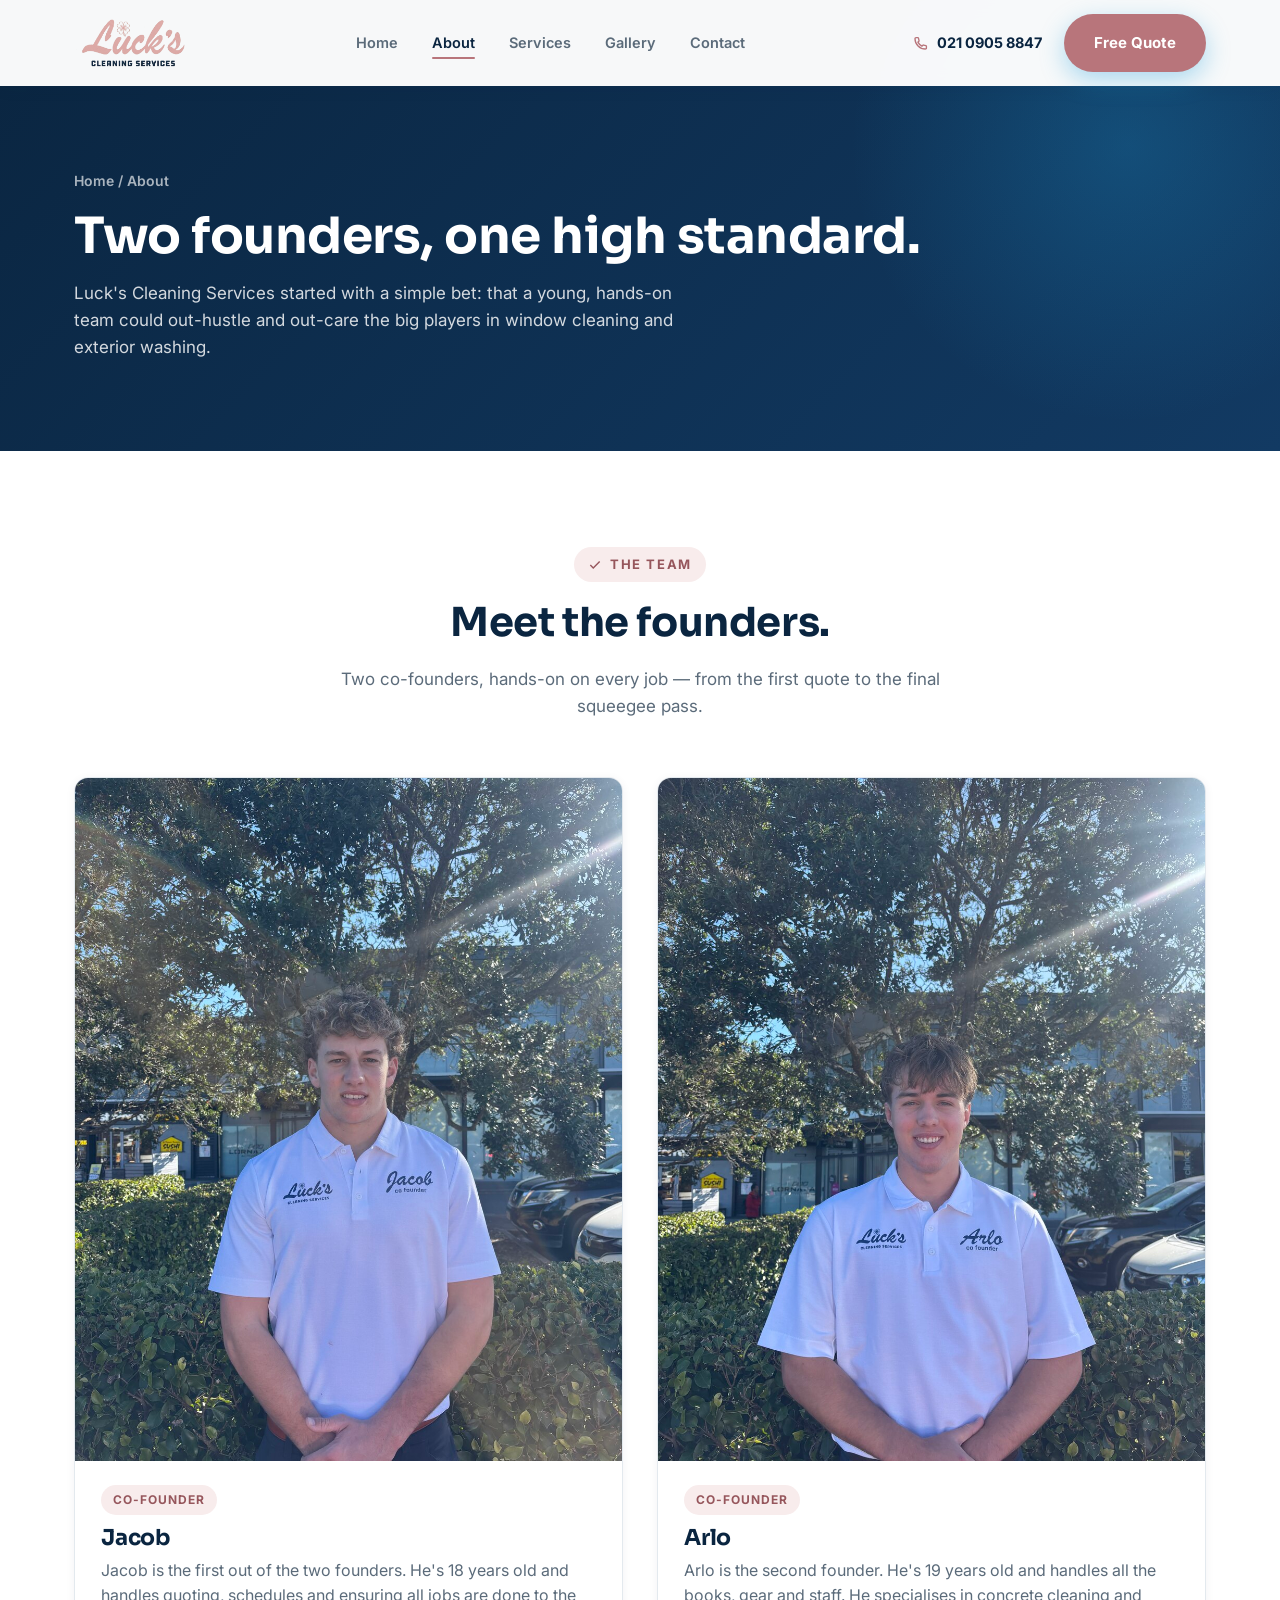
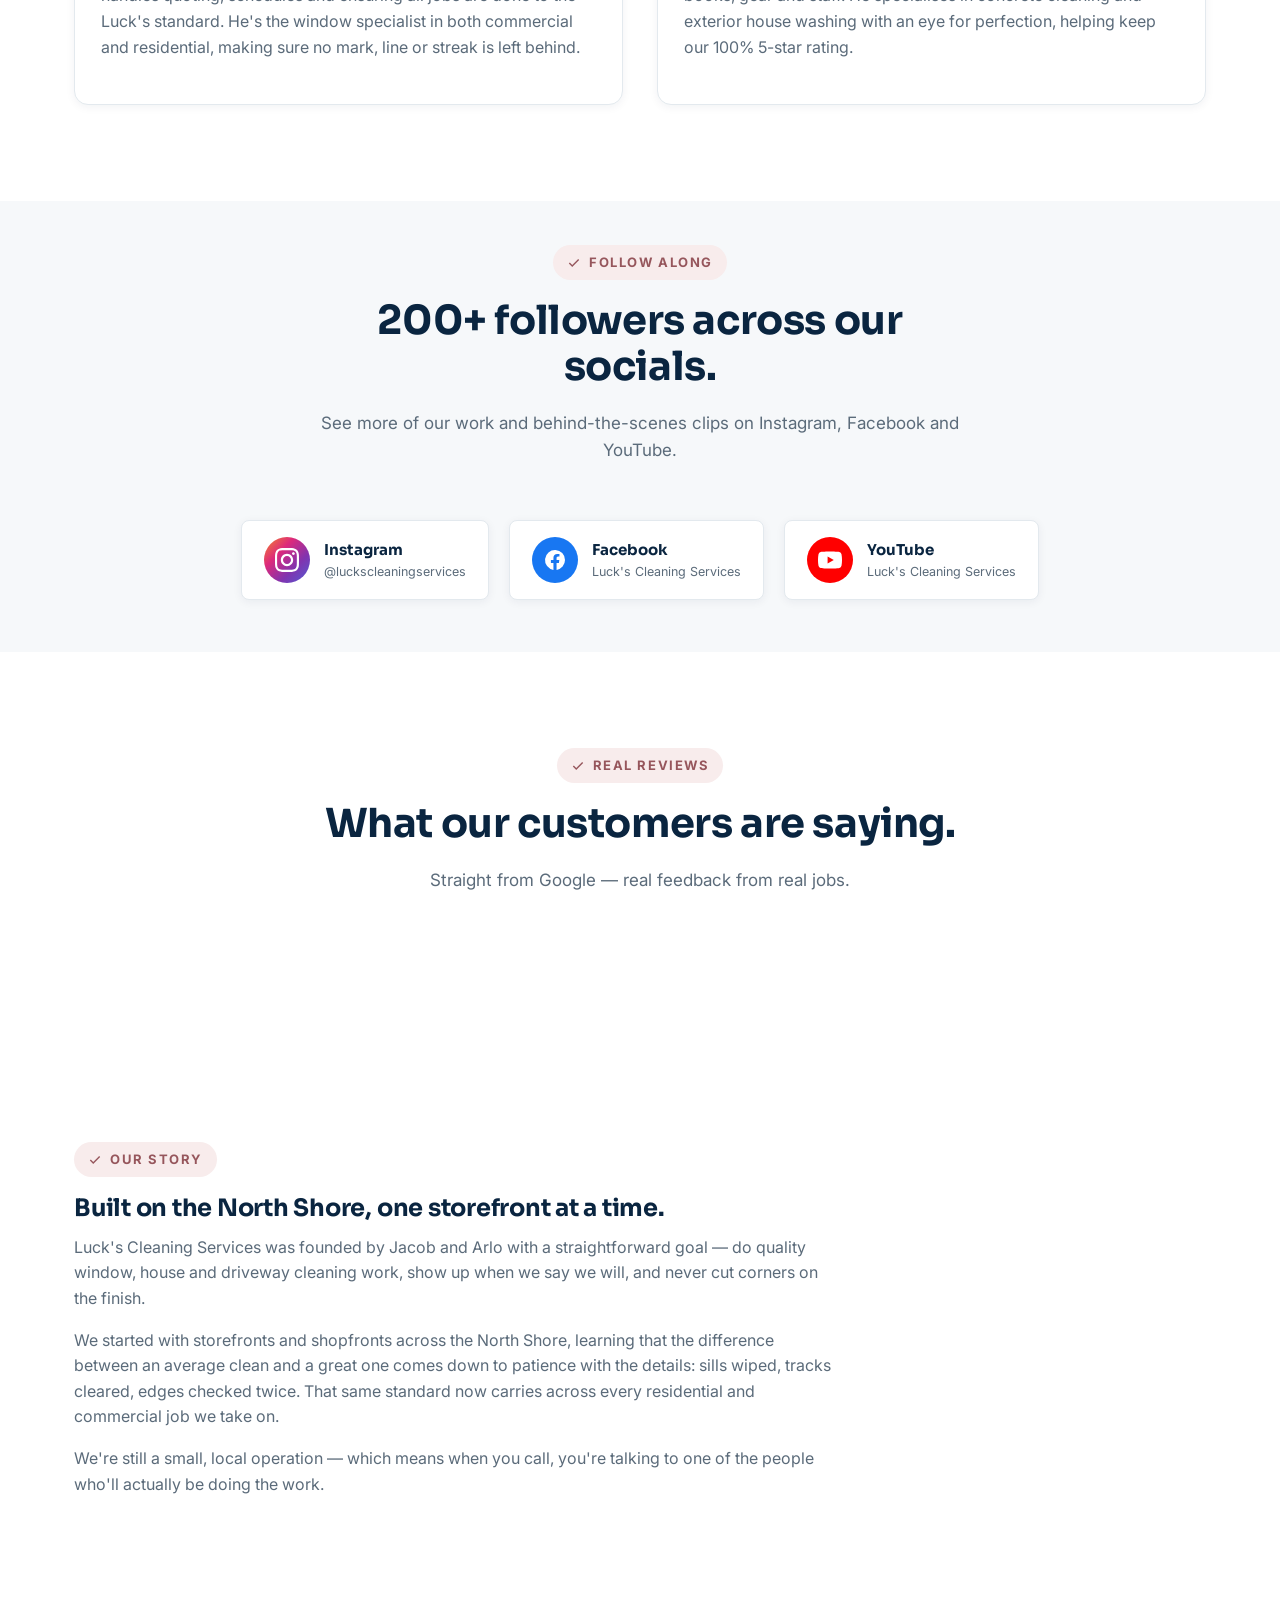
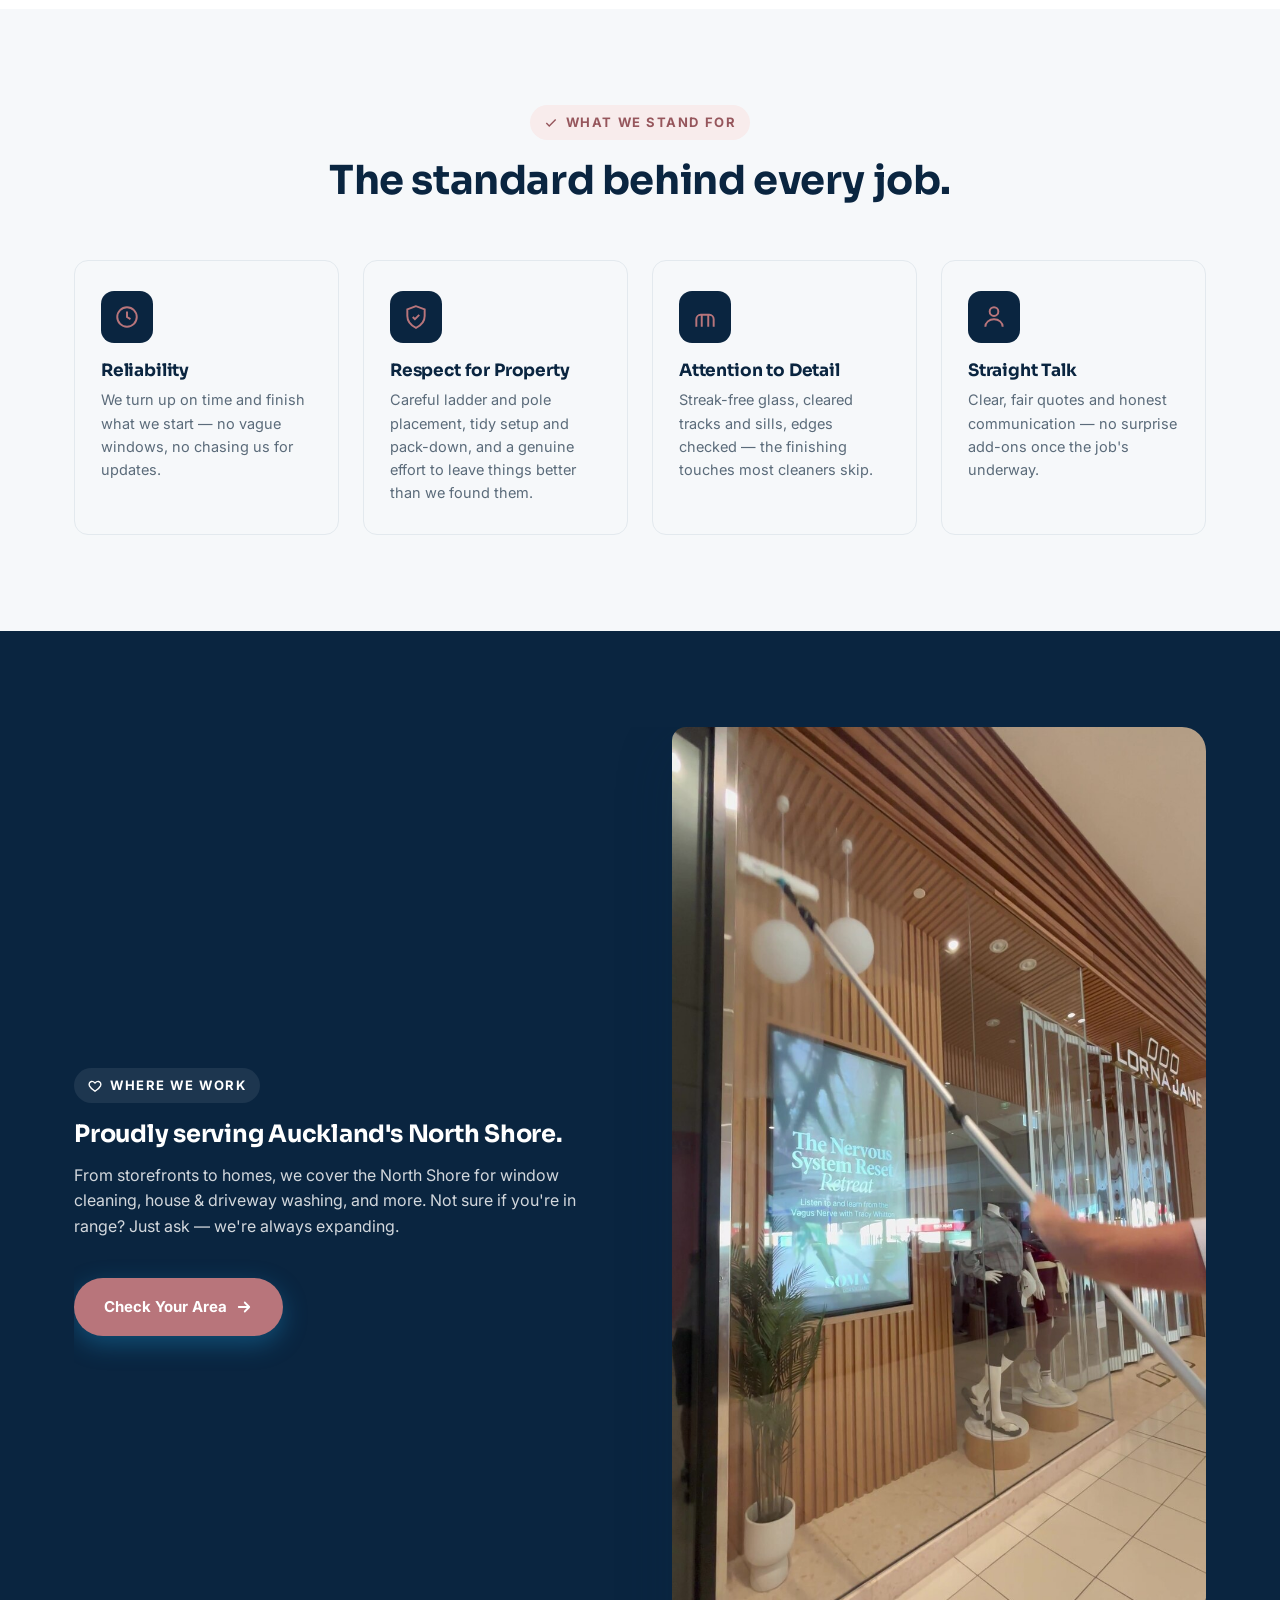
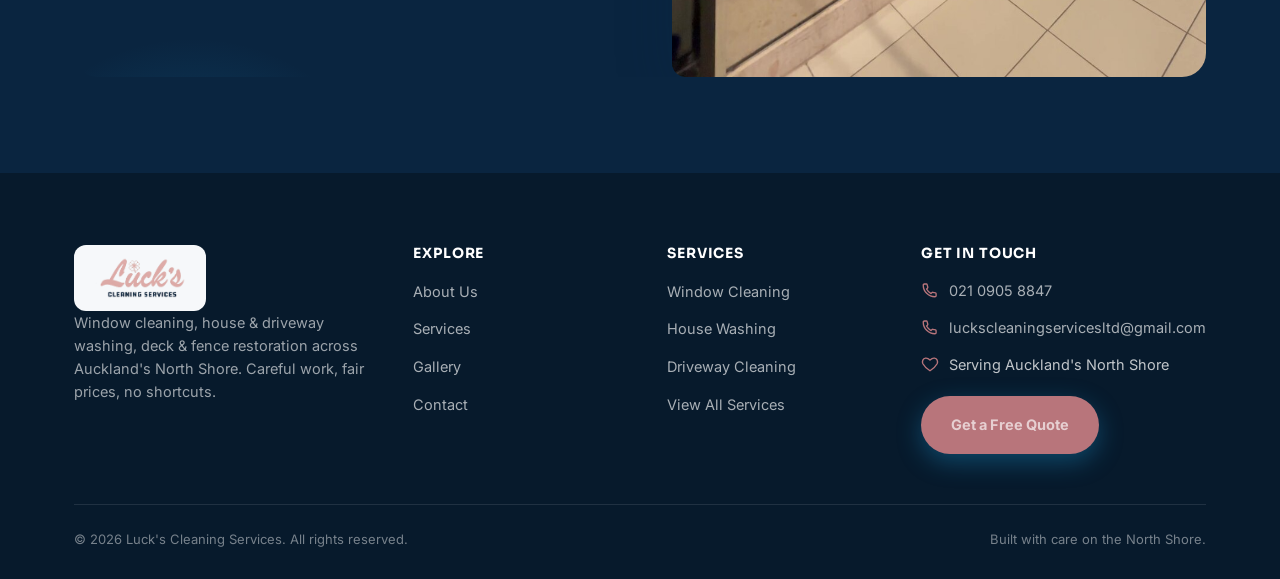
==== commit a62a5c19: "Change Trustindex script source URL Updated Trustindex loader script to a new version." ====
--- a/about.html
+++ b/about.html
@@ -140,8 +140,8 @@
         <p>Straight from Google — real feedback from real jobs.</p>
       </div>
       <div class="reveal">
-        <script defer async src='https://cdn.trustindex.io/loader.js?630e5ec78601304e9d16af0f649'></script>
-        <div src='https://cdn.trustindex.io/loader.js?630e5ec78601304e9d16af0f649'></div>
+        <script defer async src='https://cdn.trustindex.io/loader.js?822f94378e95858bd706873cf50'></script>
+        
       </div>
     </div>
   </section>
--- a/css/styles.css
+++ b/css/styles.css
@@ -0,0 +1,758 @@
+/* =========================================================
+   Luck's Cleaning Services — Stylesheet
+   ========================================================= */
+
+:root {
+  --navy: #0a2540;
+  --navy-light: #123a63;
+  --navy-lighter: #1a4d80;
+  /* "blue" vars now carry the brand's dusty-rose pink accent (from the logo) */
+  --blue: #b8757b;
+  --blue-dark: #96565c;
+  --pink-soft: #d9a3a7;
+  --sky: #f8ecec;
+  --white: #ffffff;
+  --offwhite: #f6f8fa;
+  --ink: #16232f;
+  --gray: #5b6b7a;
+  --gray-light: #8fa0af;
+  --border: #e3e9ee;
+  --gold: #e8b94a;
+  --success: #1e9b6e;
+  --error: #d64545;
+  --radius: 14px;
+  --radius-sm: 8px;
+  --shadow-sm: 0 2px 10px rgba(10, 37, 64, 0.06);
+  --shadow-md: 0 10px 30px rgba(10, 37, 64, 0.10);
+  --shadow-lg: 0 20px 60px rgba(10, 37, 64, 0.18);
+  --container: 1180px;
+}
+
+* { box-sizing: border-box; }
+html { scroll-behavior: smooth; }
+body {
+  margin: 0;
+  font-family: 'Inter', -apple-system, BlinkMacSystemFont, 'Segoe UI', sans-serif;
+  color: var(--ink);
+  background: var(--white);
+  line-height: 1.6;
+  -webkit-font-smoothing: antialiased;
+}
+img { max-width: 100%; display: block; }
+a { color: inherit; text-decoration: none; }
+ul { margin: 0; padding: 0; list-style: none; }
+h1, h2, h3, h4 {
+  font-family: 'Sora', 'Inter', sans-serif;
+  color: var(--navy);
+  line-height: 1.15;
+  margin: 0 0 .5em;
+  font-weight: 700;
+  letter-spacing: -0.01em;
+}
+p { margin: 0 0 1em; color: var(--gray); }
+.container {
+  max-width: var(--container);
+  margin: 0 auto;
+  padding: 0 24px;
+}
+section { padding: 96px 0; }
+@media (max-width: 768px) {
+  section { padding: 64px 0; }
+}
+
+.eyebrow {
+  display: inline-flex;
+  align-items: center;
+  gap: 8px;
+  font-family: 'Inter', sans-serif;
+  font-weight: 700;
+  font-size: 13px;
+  letter-spacing: .12em;
+  text-transform: uppercase;
+  color: var(--blue-dark);
+  background: var(--sky);
+  padding: 7px 14px;
+  border-radius: 100px;
+  margin-bottom: 18px;
+}
+.eyebrow svg { width: 14px; height: 14px; }
+
+.section-head { max-width: 640px; margin-bottom: 56px; }
+.section-head.center { margin-left: auto; margin-right: auto; text-align: center; }
+.section-head h2 { font-size: clamp(28px, 4vw, 40px); }
+.section-head p { font-size: 17px; margin-bottom: 0; }
+
+/* ---------- Buttons ---------- */
+.btn {
+  display: inline-flex;
+  align-items: center;
+  justify-content: center;
+  gap: 8px;
+  padding: 15px 28px;
+  border-radius: 100px;
+  font-weight: 700;
+  font-size: 15px;
+  font-family: 'Inter', sans-serif;
+  border: 2px solid transparent;
+  cursor: pointer;
+  transition: transform .18s ease, box-shadow .18s ease, background .18s ease, color .18s ease, border-color .18s ease;
+  white-space: nowrap;
+}
+.btn svg { width: 18px; height: 18px; flex-shrink: 0; }
+.btn-primary {
+  background: var(--blue);
+  color: var(--white);
+  box-shadow: 0 8px 24px rgba(30, 155, 215, 0.35);
+}
+.btn-primary:hover { background: var(--blue-dark); transform: translateY(-2px); box-shadow: 0 12px 28px rgba(30,155,215,.42); }
+.btn-light {
+  background: var(--white);
+  color: var(--navy);
+}
+.btn-light:hover { transform: translateY(-2px); box-shadow: var(--shadow-md); }
+.btn-outline {
+  background: transparent;
+  border-color: rgba(255,255,255,.55);
+  color: var(--white);
+}
+.btn-outline:hover { background: rgba(255,255,255,.12); border-color: #fff; }
+.btn-navy {
+  background: var(--navy);
+  color: var(--white);
+}
+.btn-navy:hover { background: var(--navy-light); transform: translateY(-2px); }
+.btn-block { width: 100%; }
+.btn[disabled] { opacity: .6; cursor: not-allowed; transform: none !important; }
+
+/* ---------- Header ---------- */
+.site-header {
+  position: fixed;
+  top: 0; left: 0; right: 0;
+  z-index: 1000;
+  padding: 14px 0;
+  background: rgba(255,255,255,.97);
+  backdrop-filter: blur(8px);
+  box-shadow: 0 2px 16px rgba(10,37,64,.07);
+  transition: padding .3s ease, box-shadow .3s ease;
+}
+.site-header .container { display: flex; align-items: center; justify-content: space-between; }
+.site-header.is-solid {
+  padding: 10px 0;
+  box-shadow: 0 4px 24px rgba(10,37,64,.14);
+}
+
+.logo { display: inline-flex; align-items: center; }
+.logo img { height: 52px; width: auto; display: block; }
+
+.main-nav ul { display: flex; align-items: center; gap: 34px; }
+.main-nav a {
+  color: var(--gray);
+  font-weight: 600;
+  font-size: 14.5px;
+  position: relative;
+  padding: 6px 0;
+  transition: color .2s ease;
+}
+.main-nav a:hover, .main-nav a.active { color: var(--navy); }
+.main-nav a.active::after {
+  content: '';
+  position: absolute;
+  left: 0; right: 0; bottom: -2px;
+  height: 2px;
+  background: var(--blue);
+  border-radius: 2px;
+}
+.header-right { display: flex; align-items: center; gap: 22px; }
+.header-tel { color: var(--navy); font-weight: 700; font-size: 14.5px; display: flex; align-items: center; gap: 8px; }
+.header-tel svg { width: 16px; height: 16px; color: var(--blue); }
+
+.nav-toggle {
+  display: none;
+  width: 42px; height: 42px;
+  border-radius: 10px;
+  border: 1px solid var(--border);
+  background: var(--offwhite);
+  align-items: center;
+  justify-content: center;
+  cursor: pointer;
+}
+.nav-toggle svg { width: 20px; height: 20px; color: var(--navy); }
+
+@media (max-width: 920px) {
+  .header-tel span.tel-text { display: none; }
+  .main-nav {
+    position: fixed;
+    top: 0; right: 0;
+    height: 100vh;
+    width: min(320px, 82vw);
+    background: var(--navy);
+    padding: 100px 32px 32px;
+    transform: translateX(100%);
+    transition: transform .35s ease;
+    box-shadow: -20px 0 50px rgba(0,0,0,.3);
+  }
+  .main-nav.is-open { transform: translateX(0); }
+  .main-nav ul { flex-direction: column; align-items: flex-start; gap: 26px; }
+  .main-nav a { font-size: 18px; }
+  .nav-toggle { display: inline-flex; }
+  .nav-scrim {
+    position: fixed; inset: 0; background: rgba(6,17,29,.55);
+    opacity: 0; pointer-events: none; transition: opacity .3s ease; z-index: 900;
+  }
+  .nav-scrim.is-open { opacity: 1; pointer-events: auto; }
+}
+
+/* ---------- Hero ---------- */
+.hero {
+  position: relative;
+  min-height: 100vh;
+  display: flex;
+  align-items: flex-end;
+  overflow: hidden;
+  background: var(--navy);
+}
+.hero video, .hero .hero-fallback-img {
+  position: absolute; inset: 0;
+  width: 100%; height: 100%;
+  object-fit: cover;
+}
+.hero::before {
+  content: '';
+  position: absolute; inset: 0;
+  background:
+    linear-gradient(180deg, rgba(8,24,41,.55) 0%, rgba(8,24,41,.35) 30%, rgba(8,24,41,.55) 65%, rgba(6,18,32,.92) 100%);
+  z-index: 1;
+}
+.hero-content {
+  position: relative;
+  z-index: 2;
+  width: 100%;
+  padding: 200px 0 64px;
+  color: #fff;
+}
+.hero-content h1 {
+  color: #fff;
+  font-size: clamp(38px, 6vw, 68px);
+  max-width: 820px;
+  margin-bottom: 20px;
+}
+.hero-content h1 em {
+  font-style: normal;
+  color: var(--blue);
+}
+.hero-content .lead {
+  color: rgba(255,255,255,.88);
+  font-size: 19px;
+  max-width: 560px;
+  margin-bottom: 34px;
+}
+.hero-cta { display: flex; flex-wrap: wrap; gap: 16px; margin-bottom: 56px; }
+
+.trust-bar {
+  position: relative; z-index: 2;
+  display: grid;
+  grid-template-columns: repeat(4, 1fr);
+  border-top: 1px solid rgba(255,255,255,.18);
+}
+.trust-bar li {
+  display: flex;
+  align-items: center;
+  gap: 12px;
+  padding: 22px 20px 0;
+  color: #fff;
+  font-size: 14px;
+  font-weight: 600;
+}
+.trust-bar svg { width: 26px; height: 26px; color: var(--blue); flex-shrink: 0; }
+@media (max-width: 860px) {
+  .trust-bar { grid-template-columns: repeat(2, 1fr); row-gap: 18px; }
+  .hero-content { padding-top: 150px; }
+}
+
+/* ---------- Inner page hero (small) ---------- */
+.page-hero {
+  position: relative;
+  background: linear-gradient(135deg, var(--navy) 0%, var(--navy-light) 100%);
+  padding: 170px 0 90px;
+  overflow: hidden;
+  color: #fff;
+}
+.page-hero::after {
+  content: '';
+  position: absolute; right: -10%; top: -30%;
+  width: 560px; height: 560px;
+  background: radial-gradient(circle, rgba(30,155,215,.25) 0%, rgba(30,155,215,0) 70%);
+}
+.page-hero .container { position: relative; z-index: 1; }
+.page-hero .crumb {
+  color: rgba(255,255,255,.65);
+  font-size: 14px;
+  font-weight: 600;
+  margin-bottom: 16px;
+}
+.page-hero .crumb a:hover { color: #fff; }
+.page-hero h1 { color: #fff; font-size: clamp(32px, 5vw, 50px); margin-bottom: 14px; }
+.page-hero p { color: rgba(255,255,255,.82); font-size: 17px; max-width: 620px; margin-bottom: 0; }
+
+/* ---------- Intro / About strip ---------- */
+.split {
+  display: grid;
+  grid-template-columns: 1fr 1fr;
+  gap: 64px;
+  align-items: center;
+}
+@media (max-width: 900px) {
+  .split { grid-template-columns: 1fr; gap: 36px; }
+}
+.split-media { position: relative; }
+.split-media img { border-radius: var(--radius); box-shadow: var(--shadow-md); width: 100%; height: 100%; object-fit: cover; }
+.stat-card {
+  position: absolute;
+  bottom: -28px; left: -28px;
+  background: var(--navy);
+  color: #fff;
+  border-radius: var(--radius-sm);
+  padding: 18px 24px;
+  box-shadow: var(--shadow-lg);
+}
+.stat-card .num { font-family: 'Sora', sans-serif; font-size: 28px; font-weight: 800; color: var(--blue); }
+.stat-card .lab { font-size: 12.5px; color: rgba(255,255,255,.75); font-weight: 600; }
+@media (max-width: 560px) {
+  .stat-card { left: 12px; bottom: -20px; padding: 14px 18px; }
+}
+
+.check-list li {
+  display: flex;
+  gap: 12px;
+  align-items: flex-start;
+  margin-bottom: 14px;
+  color: var(--ink);
+  font-weight: 600;
+  font-size: 15.5px;
+}
+.check-list svg { width: 22px; height: 22px; color: var(--blue); flex-shrink: 0; margin-top: 1px; }
+
+/* ---------- Services cards ---------- */
+.services-grid {
+  display: grid;
+  grid-template-columns: repeat(2, 1fr);
+  gap: 30px;
+}
+@media (max-width: 800px) { .services-grid { grid-template-columns: 1fr; } }
+
+.service-card {
+  position: relative;
+  border-radius: var(--radius);
+  overflow: hidden;
+  min-height: 420px;
+  display: flex;
+  align-items: flex-end;
+  box-shadow: var(--shadow-md);
+  isolation: isolate;
+}
+.service-card img { position: absolute; inset: 0; width: 100%; height: 100%; object-fit: cover; transition: transform .5s ease; z-index: -2; }
+.service-card::before {
+  content: '';
+  position: absolute; inset: 0;
+  background: linear-gradient(180deg, rgba(10,37,64,0) 30%, rgba(6,18,32,.92) 100%);
+  z-index: -1;
+}
+.service-card:hover img { transform: scale(1.06); }
+.service-card .sc-body { padding: 34px; color: #fff; }
+.service-card .sc-num {
+  display: inline-block;
+  font-family: 'Sora', sans-serif;
+  font-weight: 800;
+  color: var(--blue);
+  font-size: 13px;
+  letter-spacing: .1em;
+  margin-bottom: 10px;
+}
+.service-card h3 { color: #fff; font-size: 26px; margin-bottom: 10px; }
+.service-card p { color: rgba(255,255,255,.85); margin-bottom: 18px; }
+.service-card .sc-link { display: inline-flex; align-items: center; gap: 8px; font-weight: 700; color: var(--white); font-size: 14.5px; }
+.service-card .sc-link svg { width: 16px; height: 16px; transition: transform .2s ease; }
+.service-card:hover .sc-link svg { transform: translateX(4px); }
+
+/* simple service icon cards (used on services.html feature list) */
+.mini-grid { display: grid; grid-template-columns: repeat(4, 1fr); gap: 24px; }
+@media (max-width: 900px) { .mini-grid { grid-template-columns: repeat(2, 1fr); } }
+@media (max-width: 560px) { .mini-grid { grid-template-columns: 1fr; } }
+.mini-card {
+  background: var(--offwhite);
+  border-radius: var(--radius);
+  padding: 30px 26px;
+  border: 1px solid var(--border);
+  transition: transform .2s ease, box-shadow .2s ease;
+}
+.mini-card:hover { transform: translateY(-5px); box-shadow: var(--shadow-md); }
+.mini-card .ic {
+  width: 52px; height: 52px;
+  border-radius: 13px;
+  background: var(--navy);
+  display: flex; align-items: center; justify-content: center;
+  margin-bottom: 18px;
+}
+.mini-card .ic svg { width: 26px; height: 26px; color: var(--blue); }
+.mini-card h4 { font-size: 17px; margin-bottom: 8px; }
+.mini-card p { font-size: 14.5px; margin-bottom: 0; }
+
+/* ---------- Gallery ---------- */
+.gallery-grid {
+  display: grid;
+  grid-template-columns: repeat(4, 1fr);
+  grid-auto-rows: 220px;
+  gap: 18px;
+}
+.gallery-grid a { position: relative; overflow: hidden; border-radius: var(--radius-sm); display: block; }
+.gallery-grid img { width: 100%; height: 100%; object-fit: cover; transition: transform .5s ease; }
+.gallery-grid a:hover img { transform: scale(1.08); }
+.gallery-grid a::after {
+  content: '';
+  position: absolute; inset: 0;
+  background: linear-gradient(180deg, rgba(10,37,64,0) 55%, rgba(6,18,32,.55) 100%);
+  opacity: 0; transition: opacity .3s ease;
+}
+.gallery-grid a:hover::after { opacity: 1; }
+.gallery-grid .zoom-ic {
+  position: absolute; top: 14px; right: 14px;
+  width: 34px; height: 34px; border-radius: 50%;
+  background: rgba(255,255,255,.92);
+  display: flex; align-items: center; justify-content: center;
+  opacity: 0; transform: scale(.7); transition: all .25s ease;
+}
+.gallery-grid a:hover .zoom-ic { opacity: 1; transform: scale(1); }
+.gallery-grid .zoom-ic svg { width: 16px; height: 16px; color: var(--navy); }
+.gallery-grid .tall { grid-row: span 2; }
+.gallery-grid .wide { grid-column: span 2; }
+@media (max-width: 900px) {
+  .gallery-grid { grid-template-columns: repeat(2, 1fr); grid-auto-rows: 200px; }
+  .gallery-grid .wide { grid-column: span 2; }
+}
+@media (max-width: 560px) {
+  .gallery-grid { grid-template-columns: 1fr; }
+  .gallery-grid .wide, .gallery-grid .tall { grid-column: span 1; grid-row: span 1; }
+}
+
+/* Uniform square tiles, no tall/wide spans — every cell the same size */
+.gallery-grid-square { grid-auto-rows: unset; }
+.gallery-grid-square a { aspect-ratio: 1 / 1; }
+
+.lightbox {
+  position: fixed; inset: 0; z-index: 2000;
+  background: rgba(6,14,24,.94);
+  display: flex; align-items: center; justify-content: center;
+  opacity: 0; pointer-events: none; transition: opacity .25s ease;
+  padding: 40px;
+}
+.lightbox.is-open { opacity: 1; pointer-events: auto; }
+.lightbox img { max-width: min(900px, 90vw); max-height: 85vh; border-radius: 10px; box-shadow: 0 20px 60px rgba(0,0,0,.5); }
+.lightbox .lb-close {
+  position: absolute; top: 24px; right: 24px;
+  width: 44px; height: 44px; border-radius: 50%;
+  background: rgba(255,255,255,.12); border: 1px solid rgba(255,255,255,.3);
+  display: flex; align-items: center; justify-content: center; cursor: pointer;
+}
+.lightbox .lb-close svg { width: 20px; height: 20px; color: #fff; }
+.lightbox .lb-nav {
+  position: absolute; top: 50%; transform: translateY(-50%);
+  width: 46px; height: 46px; border-radius: 50%;
+  background: rgba(255,255,255,.12); border: 1px solid rgba(255,255,255,.3);
+  display: flex; align-items: center; justify-content: center; cursor: pointer;
+}
+.lightbox .lb-nav svg { width: 20px; height: 20px; color: #fff; }
+.lightbox .lb-prev { left: 24px; }
+.lightbox .lb-next { right: 24px; }
+
+/* ---------- Why choose us ---------- */
+.feature-grid {
+  display: grid;
+  grid-template-columns: repeat(4, 1fr);
+  gap: 30px;
+}
+@media (max-width: 900px) { .feature-grid { grid-template-columns: repeat(2, 1fr); } }
+@media (max-width: 560px) { .feature-grid { grid-template-columns: 1fr; } }
+.feature {
+  text-align: left;
+}
+.feature .ic {
+  width: 58px; height: 58px;
+  border-radius: 16px;
+  background: var(--sky);
+  display: flex; align-items: center; justify-content: center;
+  margin-bottom: 20px;
+}
+.feature .ic svg { width: 28px; height: 28px; color: var(--blue-dark); }
+.feature h3 { font-size: 18.5px; margin-bottom: 8px; }
+.feature p { font-size: 14.5px; margin-bottom: 0; }
+
+.section-navy { background: var(--navy); color: #fff; }
+.section-navy h2, .section-navy h3, .section-navy h4 { color: #fff; }
+.section-navy p { color: rgba(255,255,255,.75); }
+.section-navy .feature .ic { background: rgba(255,255,255,.08); }
+
+.section-offwhite { background: var(--offwhite); }
+
+/* ---------- Before & After grid ---------- */
+.ba-grid { display: grid; grid-template-columns: repeat(3, 1fr); gap: 24px; }
+@media (max-width: 900px) { .ba-grid { grid-template-columns: repeat(2, 1fr); } }
+@media (max-width: 560px) { .ba-grid { grid-template-columns: 1fr; } }
+.ba-card {
+  background: #fff;
+  border: 1px solid var(--border);
+  border-radius: var(--radius);
+  overflow: hidden;
+  box-shadow: var(--shadow-sm);
+  transition: transform .25s ease, box-shadow .25s ease;
+}
+.ba-card:hover { transform: translateY(-6px); box-shadow: var(--shadow-md); }
+.ba-card .ba-photo { aspect-ratio: 4/3; overflow: hidden; position: relative; background: var(--sky); }
+.ba-card .ba-photo img { width: 100%; height: 100%; object-fit: cover; display: block; }
+.ba-card .ba-tag {
+  position: absolute; top: 12px; left: 12px;
+  background: rgba(10,37,64,.85); color: #fff;
+  font-size: 10.5px; font-weight: 700; letter-spacing: .06em; text-transform: uppercase;
+  padding: 5px 11px; border-radius: 100px;
+}
+.ba-card.ba-placeholder .ba-photo { display: flex; align-items: center; justify-content: center; }
+.ba-card.ba-placeholder .ba-photo svg { width: 40px; height: 40px; color: var(--blue); }
+.ba-card .ba-body { padding: 20px 22px 24px; }
+.ba-card h4 { font-size: 17px; margin-bottom: 8px; }
+.ba-card p { font-size: 14px; margin-bottom: 12px; }
+.ba-card .ba-link { display: inline-flex; gap: 6px; align-items: center; font-weight: 700; font-size: 13.5px; color: var(--navy); }
+.ba-card .ba-link svg { width: 15px; height: 15px; }
+
+/* ---------- Team ---------- */
+.team-grid {
+  display: grid;
+  grid-template-columns: repeat(2, 1fr);
+  gap: 34px;
+}
+@media (max-width: 700px) { .team-grid { grid-template-columns: 1fr; max-width: 380px; margin: 0 auto; } }
+.team-card {
+  background: #fff;
+  border-radius: var(--radius);
+  overflow: hidden;
+  box-shadow: var(--shadow-sm);
+  border: 1px solid var(--border);
+  transition: transform .25s ease, box-shadow .25s ease;
+}
+.team-card:hover { transform: translateY(-6px); box-shadow: var(--shadow-md); }
+.team-card .photo { aspect-ratio: 4/5; overflow: hidden; }
+.team-card .photo img { width: 100%; height: 100%; object-fit: cover; object-position: top center; }
+.team-card .info { padding: 24px 26px 28px; }
+.team-card .role {
+  display: inline-block;
+  font-size: 12px; font-weight: 700; letter-spacing: .08em; text-transform: uppercase;
+  color: var(--blue-dark); background: var(--sky);
+  padding: 5px 12px; border-radius: 100px; margin-bottom: 10px;
+}
+.team-card h3 { margin-bottom: 8px; font-size: 22px; }
+
+/* ---------- Testimonial / value banner ---------- */
+.cta-banner {
+  background: linear-gradient(120deg, var(--navy) 0%, var(--navy-light) 100%);
+  border-radius: 24px;
+  padding: 64px;
+  text-align: center;
+  color: #fff;
+  position: relative;
+  overflow: hidden;
+}
+.cta-banner::before {
+  content: '';
+  position: absolute; left: -8%; bottom: -40%;
+  width: 420px; height: 420px;
+  background: radial-gradient(circle, rgba(30,155,215,.3) 0%, rgba(30,155,215,0) 70%);
+}
+.cta-banner .container-inner { position: relative; z-index: 1; max-width: 620px; margin: 0 auto; }
+.cta-banner h2 { color: #fff; margin-bottom: 14px; }
+.cta-banner p { color: rgba(255,255,255,.82); margin-bottom: 30px; }
+.cta-banner .hero-cta { justify-content: center; margin-bottom: 0; }
+@media (max-width: 700px) { .cta-banner { padding: 44px 26px; } }
+
+/* ---------- Footer ---------- */
+.site-footer { background: #071a2c; color: rgba(255,255,255,.7); padding: 72px 0 0; }
+.footer-grid {
+  display: grid;
+  grid-template-columns: 1.4fr 1fr 1fr 1.2fr;
+  gap: 40px;
+  padding-bottom: 50px;
+  border-bottom: 1px solid rgba(255,255,255,.1);
+}
+@media (max-width: 860px) { .footer-grid { grid-template-columns: 1fr 1fr; row-gap: 36px; } }
+@media (max-width: 560px) { .footer-grid { grid-template-columns: 1fr; } }
+.site-footer .footer-logo {
+  display: inline-flex;
+  background: var(--offwhite);
+  padding: 12px 20px;
+  border-radius: 12px;
+}
+.site-footer .footer-logo img { height: 42px; }
+.site-footer p { color: rgba(255,255,255,.6); font-size: 14.5px; }
+.footer-col h4 { color: #fff; font-size: 14px; letter-spacing: .06em; text-transform: uppercase; margin-bottom: 18px; }
+.footer-col ul li { margin-bottom: 12px; }
+.footer-col a { color: rgba(255,255,255,.65); font-size: 14.5px; transition: color .2s ease; }
+.footer-col a:hover { color: var(--blue); }
+.footer-col .contact-line { display: flex; gap: 10px; align-items: flex-start; margin-bottom: 14px; font-size: 14.5px; color: rgba(255,255,255,.75); }
+.footer-col .contact-line svg { width: 18px; height: 18px; color: var(--blue); flex-shrink: 0; margin-top: 2px; }
+.footer-bottom {
+  display: flex; justify-content: space-between; align-items: center;
+  padding: 24px 0 30px;
+  font-size: 13px;
+  color: rgba(255,255,255,.45);
+  flex-wrap: wrap;
+  gap: 12px;
+}
+.footer-bottom a { color: rgba(255,255,255,.45); }
+.footer-bottom a:hover { color: #fff; }
+
+/* ---------- Forms ---------- */
+.form-card {
+  background: #fff;
+  border-radius: var(--radius);
+  padding: 44px;
+  box-shadow: var(--shadow-md);
+  border: 1px solid var(--border);
+}
+@media (max-width: 560px) { .form-card { padding: 28px 22px; } }
+.form-row { display: grid; grid-template-columns: 1fr 1fr; gap: 20px; }
+@media (max-width: 640px) { .form-row { grid-template-columns: 1fr; } }
+.field { margin-bottom: 20px; }
+.field label { display: block; font-weight: 700; font-size: 13.5px; color: var(--navy); margin-bottom: 8px; }
+.field .req { color: var(--blue); }
+.field input, .field select, .field textarea {
+  width: 100%;
+  padding: 13px 16px;
+  border: 1.5px solid var(--border);
+  border-radius: var(--radius-sm);
+  font-family: inherit;
+  font-size: 15px;
+  color: var(--ink);
+  background: #fcfdfe;
+  transition: border-color .2s ease, box-shadow .2s ease;
+}
+.field input:focus, .field select:focus, .field textarea:focus {
+  outline: none;
+  border-color: var(--blue);
+  box-shadow: 0 0 0 4px rgba(30,155,215,.14);
+}
+.field textarea { resize: vertical; min-height: 130px; }
+.field .err-msg { color: var(--error); font-size: 12.5px; margin-top: 6px; display: none; font-weight: 600; }
+.field.has-error input, .field.has-error select, .field.has-error textarea { border-color: var(--error); }
+.field.has-error .err-msg { display: block; }
+.hp-field { position: absolute; left: -9999px; opacity: 0; }
+
+.form-status {
+  display: none;
+  align-items: flex-start;
+  gap: 12px;
+  padding: 16px 18px;
+  border-radius: var(--radius-sm);
+  font-size: 14.5px;
+  font-weight: 600;
+  margin-bottom: 22px;
+}
+.form-status svg { width: 20px; height: 20px; flex-shrink: 0; margin-top: 1px; }
+.form-status.status-success { display: flex; background: #e9f9f2; color: #147a51; }
+.form-status.status-error { display: flex; background: #fdeceb; color: #b23a2f; }
+
+.contact-info-list { margin-top: 28px; }
+.contact-info-item {
+  display: flex; gap: 16px; align-items: flex-start;
+  padding: 20px 0;
+  border-top: 1px solid var(--border);
+}
+.contact-info-item:first-child { border-top: none; padding-top: 0; }
+.contact-info-item .ic {
+  width: 44px; height: 44px; border-radius: 12px;
+  background: var(--sky); display: flex; align-items: center; justify-content: center; flex-shrink: 0;
+}
+.contact-info-item .ic svg { width: 21px; height: 21px; color: var(--blue-dark); }
+.contact-info-item h4 { font-size: 15px; margin-bottom: 4px; }
+.contact-info-item p { font-size: 14.5px; margin-bottom: 0; }
+.contact-info-item a:hover { color: var(--blue-dark); }
+
+/* ---------- FAQ ---------- */
+.faq-item {
+  border-bottom: 1px solid var(--border);
+}
+.faq-q {
+  display: flex; justify-content: space-between; align-items: center;
+  padding: 22px 0;
+  cursor: pointer;
+  font-weight: 700;
+  color: var(--navy);
+  font-size: 16px;
+}
+.faq-q svg { width: 20px; height: 20px; color: var(--blue); transition: transform .25s ease; flex-shrink: 0; margin-left: 16px; }
+.faq-item.is-open .faq-q svg { transform: rotate(45deg); }
+.faq-a { max-height: 0; overflow: hidden; transition: max-height .3s ease; }
+.faq-a p { padding-bottom: 20px; margin: 0; }
+
+/* ---------- Reveal animation ---------- */
+.reveal { opacity: 0; transform: translateY(28px); transition: opacity .7s ease, transform .7s ease; }
+.reveal.is-visible { opacity: 1; transform: translateY(0); }
+.reveal-1 { transition-delay: .08s; }
+.reveal-2 { transition-delay: .16s; }
+.reveal-3 { transition-delay: .24s; }
+.reveal-4 { transition-delay: .32s; }
+
+/* ---------- Misc ---------- */
+.badge-row { display: flex; flex-wrap: wrap; gap: 12px; margin-top: 22px; }
+.badge-row span {
+  display: inline-flex; align-items: center; gap: 8px;
+  background: var(--offwhite); border: 1px solid var(--border);
+  padding: 8px 16px; border-radius: 100px;
+  font-size: 13px; font-weight: 700; color: var(--navy);
+}
+.badge-row svg { width: 15px; height: 15px; color: var(--blue); }
+
+/* ---------- Social row ---------- */
+.social-row {
+  display: flex; flex-wrap: wrap; justify-content: center;
+  gap: 20px; margin-top: 28px;
+}
+.social-card {
+  display: flex; align-items: center; gap: 14px;
+  background: #fff; border: 1px solid var(--border);
+  border-radius: var(--radius-sm);
+  padding: 16px 22px;
+  box-shadow: var(--shadow-sm);
+  text-decoration: none;
+  transition: transform .2s ease, box-shadow .2s ease;
+  min-width: 200px;
+}
+.social-card:hover { transform: translateY(-3px); box-shadow: var(--shadow-md); }
+.social-card .social-ic {
+  width: 46px; height: 46px; border-radius: 50%;
+  display: flex; align-items: center; justify-content: center;
+  flex-shrink: 0;
+}
+.social-card .social-ic svg { width: 24px; height: 24px; }
+.social-card .social-label { display: flex; flex-direction: column; }
+.social-card .social-platform { font-family: 'Sora', sans-serif; font-weight: 700; color: var(--navy); font-size: 15px; }
+.social-card .social-sub { font-size: 12.5px; color: var(--gray); }
+
+.video-panel {
+  position: relative;
+  border-radius: var(--radius);
+  overflow: hidden;
+  box-shadow: var(--shadow-md);
+}
+.video-panel video { width: 100%; display: block; }
+
+.back-to-top {
+  position: fixed; right: 26px; bottom: 26px;
+  width: 48px; height: 48px; border-radius: 50%;
+  background: var(--navy); color: #fff;
+  display: flex; align-items: center; justify-content: center;
+  box-shadow: var(--shadow-md);
+  opacity: 0; pointer-events: none; transform: translateY(10px);
+  transition: all .25s ease;
+  z-index: 500;
+  cursor: pointer;
+  border: none;
+}
+.back-to-top.is-visible { opacity: 1; pointer-events: auto; transform: translateY(0); }
+.back-to-top svg { width: 20px; height: 20px; }
